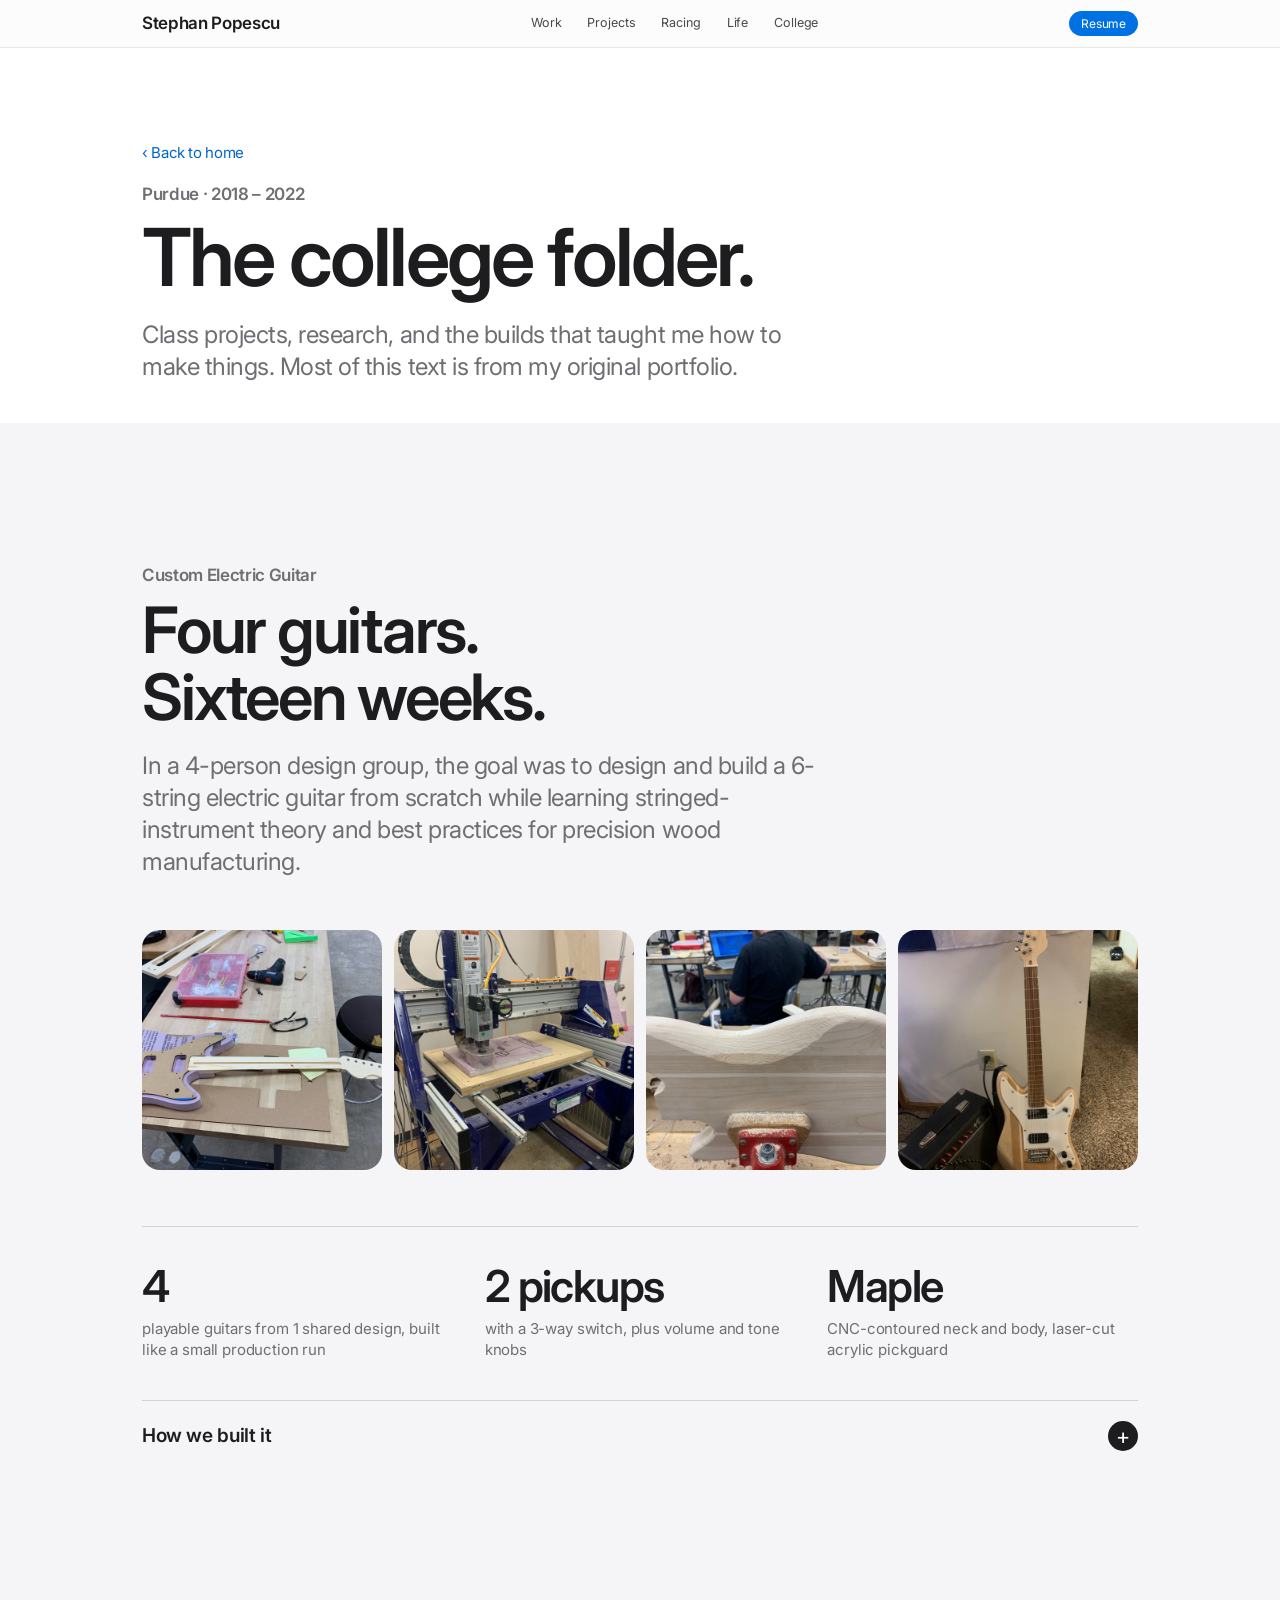
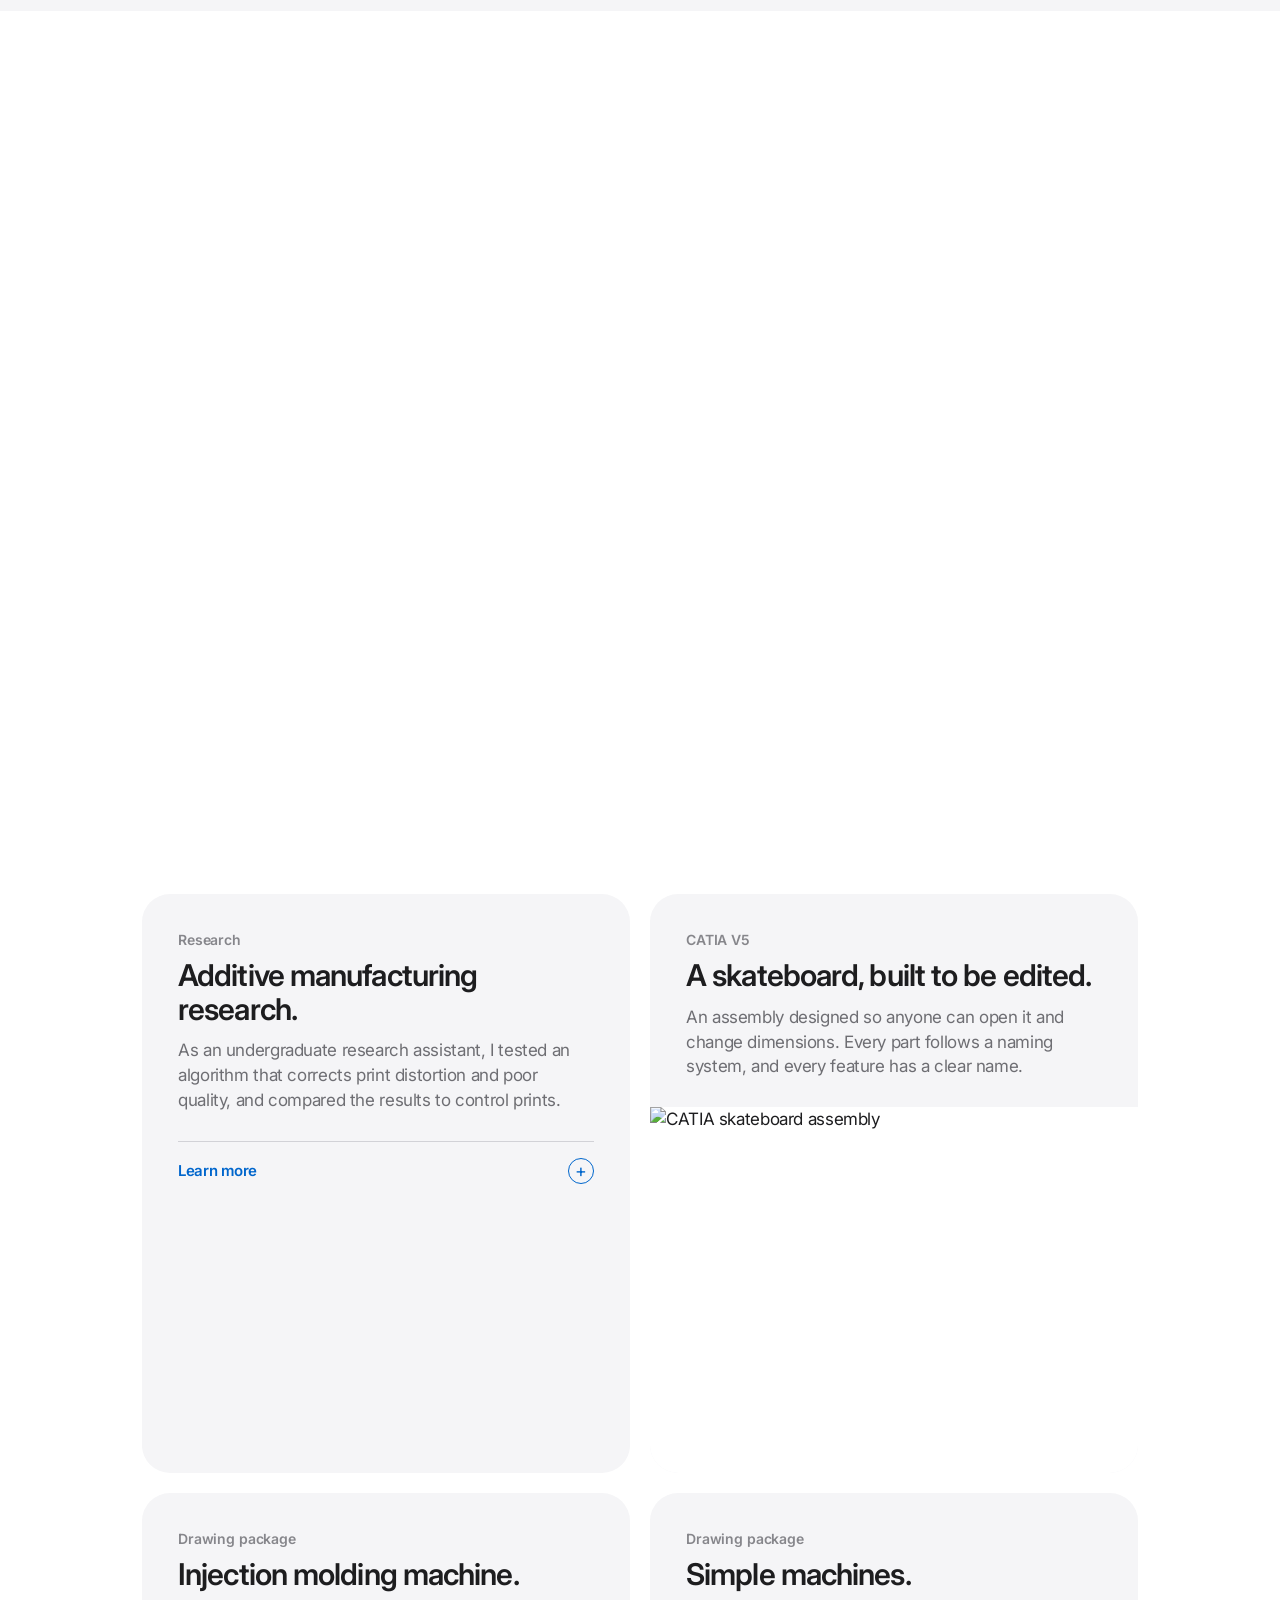
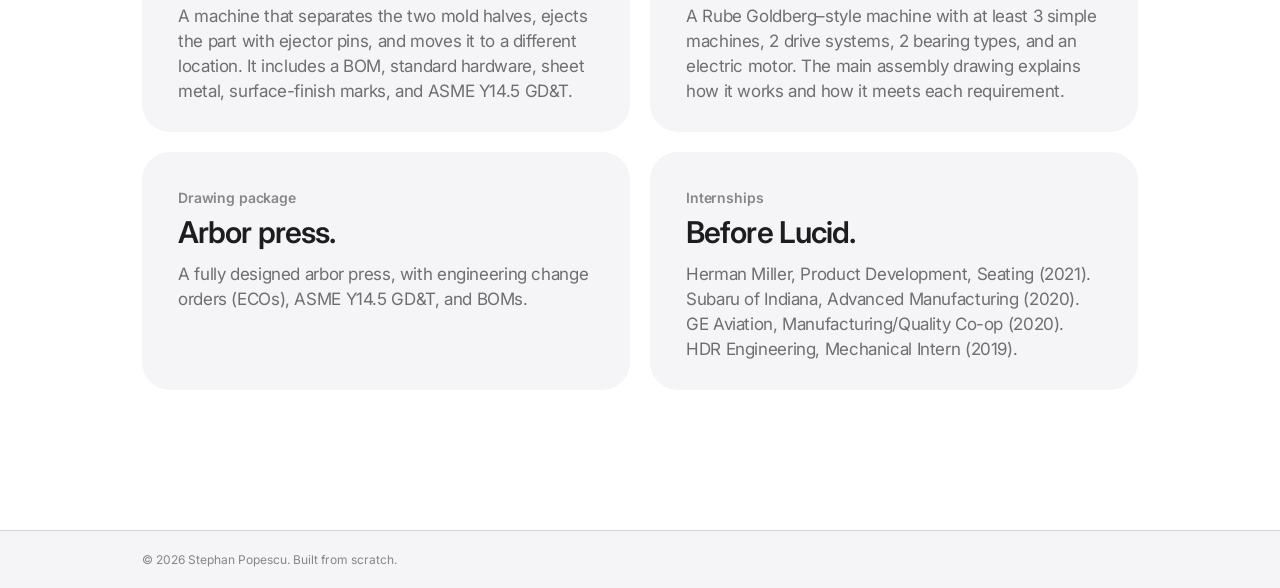
==== college.html @ ea67e20c "Portfolio v1: Apple-style one-pager + college folder Co-Authored-By: Claude Opus 5.5 <noreply@anthro" ====
<!doctype html>
<html lang="en">
<head>
<meta charset="utf-8">
<meta name="viewport" content="width=device-width, initial-scale=1">
<title>College Folder · Stephan Popescu</title>
<meta name="description" content="Purdue-era projects by Stephan Popescu: custom guitar, hammer, drawing packages, CATIA, and additive manufacturing research.">
<link rel="preconnect" href="https://fonts.googleapis.com">
<link rel="preconnect" href="https://fonts.gstatic.com" crossorigin>
<link href="https://fonts.googleapis.com/css2?family=Inter:wght@400;500;600;700&display=swap" rel="stylesheet">
<link rel="stylesheet" href="style.css">
</head>
<body>

<header class="gnav">
  <div class="gnav-in">
    <a class="gnav-name" href="index.html">Stephan Popescu</a>
    <nav>
      <a href="index.html#work">Work</a>
      <a href="index.html#built">Projects</a>
      <a href="index.html#per">Racing</a>
      <a href="index.html#life">Life</a>
      <a href="college.html">College</a>
    </nav>
    <a class="pill small" href="resume.pdf">Resume</a>
  </div>
</header>

<section class="page-head">
  <div class="wrap">
    <a class="back" href="index.html">‹ Back to home</a>
    <p class="eyebrow">Purdue · 2018 – 2022</p>
    <h1 class="headline">The college folder.</h1>
    <p class="sub">Class projects, research, and the builds that taught me how to make things. Most of this text is from my original portfolio.</p>
  </div>
</section>

<!-- GUITAR -->
<section class="band gray">
  <div class="wrap">
    <p class="eyebrow">Custom Electric Guitar</p>
    <h2 class="headline">Four guitars.<br>Sixteen weeks.</h2>
    <p class="sub">In a 4-person design group, the goal was to design and build a 6-string electric guitar from scratch while learning stringed-instrument theory and best practices for precision wood manufacturing.</p>
    <div class="quad" style="margin-top:52px">
      <img src="media/projects/guitar-templates.jpg" alt="Templates and neck blank" loading="lazy">
      <img src="media/projects/guitar-cnc.jpg" alt="CNC router cutting the body" loading="lazy">
      <img src="media/projects/guitar-body.jpg" alt="Maple body blank" loading="lazy">
      <img src="media/projects/guitar-done.jpg" alt="Finished guitar" loading="lazy">
    </div>
    <div class="specs">
      <div><b>4</b><span>playable guitars from 1 shared design, built like a small production run</span></div>
      <div><b>2 pickups</b><span>with a 3-way switch, plus volume and tone knobs</span></div>
      <div><b>Maple</b><span>CNC-contoured neck and body, laser-cut acrylic pickguard</span></div>
    </div>
    <details class="dive">
      <summary>How we built it</summary>
      <div class="dive-body">
        <p>Deliverables were a Gantt chart, a per-guitar budget, and 4 playable guitars that shared 1 design, so we got real experience with a mass-manufacturing process. My role was to design and make the neck for each guitar, and I also helped design and make the body.</p>
        <p><b>Prototypes.</b> We cut the first parts from foam-board body blanks and pine neck blanks. In V-Carve, I programmed 2D and 3D toolpaths with surface finish in mind. Getting the toolpaths right was the slowest part, because every production part had to be identical. We laser-cut a cardboard pickguard to check fit and style.</p>
        <p><b>Bodies.</b> The CNC cut the pockets. A hand rasp shaped the body and arm cutouts, an edge router made the edge radius, and then we did many rounds of sanding and clear coat.</p>
        <p><b>Necks.</b> These were harder, because the stock had to be machined from both sides. I added 2 alignment pins so we could find zero again after flipping it. The CNC cut the back profile, truss-rod slot, headstock, and tuner holes. With a ½ in ball end mill, the cycle times were very long, so I made the stepover bigger and smoothed the neck by hand. Then we put in the frets and trimmed them.</p>
        <p><b>Finish.</b> We laser-cut the acrylic pickguards, wired the pickups to the switch and knobs, and then installed hardware, tuned, intonated, and played. Mind the high E string. I snapped it while intonating.</p>
        <p class="muted">Stock: 4 × 30 × 0.75 in maple (neck), 15 × 20 × 1.5 in maple (body). Machines: planer, CNC gantry router, fillet router, laser cutter.</p>
      </div>
    </details>
  </div>
</section>

<section class="band">
  <div class="wrap">
    <div class="archive">

      <article class="tile span2">
        <div class="tile-text">
          <p class="tile-eyebrow">Manufacturing Systems</p>
          <h3>Metal hammer.</h3>
          <p>A 6061 aluminum handle turned on the manual and CNC lathe, and a 1018 hot-rolled steel head made on CNC and manual mills. I wrote the G-code to engrave our initials on the 5-axis Hurco.</p>
        </div>
        <div class="tile-media"><img src="media/college/hammer.jpg" alt="Steel hammer head engraved SNP" loading="lazy"></div>
        <details class="dive in-tile">
          <summary>Learn more</summary>
          <div class="dive-body">
            <p><b>Handle:</b> 6061 aluminum, 1 in round stock. Horizontal bandsaw, manual lathe, CNC lathe.</p>
            <p><b>Head:</b> 1018 hot-rolled steel. Horizontal grinder, 5-axis CNC mill, manual mill.</p>
            <p><b>Engraving:</b> The program used machine commands (M3, M5, M8, M10) and G-code for circular interpolation, absolute and incremental positioning, and linear moves in XYZ (G90, G91, G01, G02, G03).</p>
            <div class="pair">
              <img src="media/college/hammer-2.jpg" alt="Finished hammer" loading="lazy">
              <img src="media/college/gcode.jpg" alt="G-code program" loading="lazy">
            </div>
          </div>
        </details>
      </article>

      <article class="tile">
        <div class="tile-text">
          <p class="tile-eyebrow">Research</p>
          <h3>Additive manufacturing research.</h3>
          <p>As an undergraduate research assistant, I tested an algorithm that corrects print distortion and poor quality, and compared the results to control prints.</p>
        </div>
        <details class="dive in-tile">
          <summary>Learn more</summary>
          <div class="dive-body">
            <p>I designed simple and complex test geometry and built a library of parts for distortion and surface-finish tests. For each part I made a detailed drawing with its critical dimensions, then measured the prints with a digital caliper and a 3D surface profiler. I used a SolidWorks design table driven from Excel to control revisions, so I changed dimensions in one sheet and not by hand.</p>
          </div>
        </details>
      </article>

      <article class="tile">
        <div class="tile-text">
          <p class="tile-eyebrow">CATIA V5</p>
          <h3>A skateboard, built to be edited.</h3>
          <p>An assembly designed so anyone can open it and change dimensions. Every part follows a naming system, and every feature has a clear name.</p>
        </div>
        <div class="tile-media white"><img src="https://static.wixstatic.com/media/add084_a4ce6eeb0e374b2d8d20b08df1cde268f000.jpg" alt="CATIA skateboard assembly" loading="lazy"></div>
      </article>

      <article class="tile">
        <div class="tile-text">
          <p class="tile-eyebrow">Drawing package</p>
          <h3>Injection molding machine.</h3>
          <p>A machine that separates the two mold halves, ejects the part with ejector pins, and moves it to a different location. It includes a BOM, standard hardware, sheet metal, surface-finish marks, and ASME Y14.5 GD&amp;T.</p>
        </div>
      </article>

      <article class="tile">
        <div class="tile-text">
          <p class="tile-eyebrow">Drawing package</p>
          <h3>Simple machines.</h3>
          <p>A Rube Goldberg–style machine with at least 3 simple machines, 2 drive systems, 2 bearing types, and an electric motor. The main assembly drawing explains how it works and how it meets each requirement.</p>
        </div>
      </article>

      <article class="tile">
        <div class="tile-text">
          <p class="tile-eyebrow">Drawing package</p>
          <h3>Arbor press.</h3>
          <p>A fully designed arbor press, with engineering change orders (ECOs), ASME Y14.5 GD&amp;T, and BOMs.</p>
        </div>
      </article>

      <article class="tile">
        <div class="tile-text">
          <p class="tile-eyebrow">Internships</p>
          <h3>Before Lucid.</h3>
          <p>Herman Miller, Product Development, Seating (2021). Subaru of Indiana, Advanced Manufacturing (2020). GE Aviation, Manufacturing/Quality Co-op (2020). HDR Engineering, Mechanical Intern (2019).</p>
        </div>
      </article>

    </div>
  </div>
</section>

<footer class="foot">
  <div class="wrap">© 2026 Stephan Popescu. Built from scratch.</div>
</footer>

<script src="main.js"></script>
</body>
</html>
---- style.css ----
:root {
  --white: #ffffff;
  --gray: #f5f5f7;
  --ink: #1d1d1f;
  --ink-2: #6e6e73;
  --ink-3: #86868b;
  --line: #d2d2d7;
  --link: #0066cc;
  --black: #000000;
  --tile-dark: #161617;
  --on-dark: #f5f5f7;
  --on-dark-2: #a1a1a6;
  --link-dark: #2997ff;
  --r-lg: 28px;
  --r-md: 18px;
  --max: 1040px;
  --font: -apple-system, BlinkMacSystemFont, "SF Pro Display", "SF Pro Text", "Inter", "Helvetica Neue", Arial, sans-serif;
}

* { box-sizing: border-box; margin: 0; padding: 0; }
html { scroll-behavior: smooth; scroll-padding-top: 52px; }
body {
  background: var(--white);
  color: var(--ink);
  font-family: var(--font);
  font-size: 17px;
  line-height: 1.47;
  letter-spacing: -.022em;
  -webkit-font-smoothing: antialiased;
  overflow-x: hidden;
}
img, video { display: block; width: 100%; height: 100%; object-fit: cover; }
a { color: var(--link); text-decoration: none; }
a:hover { text-decoration: underline; }
.wrap { max-width: var(--max); margin: 0 auto; padding: 0 22px; }
.wrap.narrow { max-width: 760px; }
.center { text-align: center; }
.muted { color: var(--ink-3); font-size: 14px; }

/* NAV — frosted, like apple.com */
.gnav {
  position: fixed; inset: 0 0 auto 0; z-index: 100; height: 48px;
  background: rgba(251, 251, 253, .72);
  backdrop-filter: saturate(180%) blur(20px);
  -webkit-backdrop-filter: saturate(180%) blur(20px);
  border-bottom: 1px solid rgba(0,0,0,.08);
}
.gnav-in { max-width: var(--max); margin: 0 auto; height: 100%; padding: 0 22px; display: flex; align-items: center; justify-content: space-between; gap: 16px; }
.gnav-name { color: var(--ink); font-weight: 600; font-size: 17px; letter-spacing: -.02em; white-space: nowrap; }
.gnav-name:hover { text-decoration: none; }
.gnav nav { display: flex; gap: 26px; }
.gnav nav a { color: var(--ink); font-size: 12.5px; opacity: .8; letter-spacing: -.01em; }
.gnav nav a:hover { opacity: 1; text-decoration: none; }
@media (max-width: 640px) { .gnav nav { display: none; } }

.pill {
  display: inline-block; background: #0071e3; color: #fff; border-radius: 980px;
  padding: 11px 22px; font-size: 17px; font-weight: 400; letter-spacing: -.02em;
}
.pill:hover { background: #0077ed; text-decoration: none; }
.pill.small { padding: 4px 12px; font-size: 12px; }

/* HERO */
.hero { position: relative; height: 100svh; min-height: 580px; overflow: hidden; background: #000; color: #fff; }
.hero-video { position: absolute; inset: 0; }
.hero-shade { position: absolute; inset: 0; background: linear-gradient(180deg, rgba(0,0,0,0) 45%, rgba(0,0,0,.65) 100%); }
.hero-copy { position: absolute; left: 0; right: 0; bottom: 12vh; text-align: center; padding: 0 22px; }
.hero h1 { font-size: clamp(48px, 8vw, 96px); font-weight: 600; letter-spacing: -.045em; line-height: 1.02; }
.hero-copy p { font-size: clamp(19px, 2.2vw, 26px); margin-top: 14px; color: rgba(255,255,255,.88); letter-spacing: -.02em; line-height: 1.3; }
.hero-cap { position: absolute; bottom: 18px; left: 0; right: 0; text-align: center; font-size: 12px; color: rgba(255,255,255,.55); letter-spacing: 0; }
@media (max-width: 640px) { .br-wide { display: none; } }

/* BANDS */
.band { padding: clamp(80px, 11vw, 140px) 0; }
.band.gray { background: var(--gray); }
.band.black { background: var(--black); color: var(--on-dark); }
.eyebrow { font-size: 17px; font-weight: 600; color: var(--ink-2); margin-bottom: 8px; letter-spacing: -.02em; }
.band.black .eyebrow { color: var(--on-dark-2); }
.headline { font-size: clamp(40px, 6vw, 64px); line-height: 1.05; font-weight: 600; letter-spacing: -.035em; }
.sub { font-size: clamp(19px, 2vw, 24px); line-height: 1.33; color: var(--ink-2); margin-top: 20px; max-width: 680px; letter-spacing: -.02em; }
.band.black .sub { color: var(--on-dark-2); }

/* ABOUT */
.about { padding-top: clamp(80px, 10vw, 120px); }
.statement { font-size: clamp(26px, 3.4vw, 40px); line-height: 1.18; font-weight: 600; letter-spacing: -.03em; }
.about .body { font-size: 19px; color: var(--ink-2); margin-top: 24px; }
.facts { list-style: none; margin-top: 44px; border-top: 1px solid var(--line); }
.facts li { display: grid; grid-template-columns: 110px 1fr; gap: 16px; padding: 14px 0; border-bottom: 1px solid var(--line); font-size: 15px; }
.facts span { color: var(--ink-3); }

/* BIG IMAGE */
.hero-img { margin-top: 52px; }
.hero-img img { border-radius: var(--r-lg); aspect-ratio: 16/9; background: var(--gray); }
.hero-img.paper img { object-fit: contain; background: #fff; border: 1px solid var(--line); padding: 4%; }
.band.gray .hero-img.paper img { border-color: #e5e5ea; }
.hero-img figcaption { font-size: 12px; color: var(--ink-3); margin-top: 12px; letter-spacing: 0; }
.hero-img figcaption a { color: inherit; text-decoration: underline; }

/* SPECS — Apple tech-spec style numbers */
.specs { display: grid; grid-template-columns: repeat(3, 1fr); gap: 32px; margin-top: 56px; padding-top: 36px; border-top: 1px solid var(--line); }
.specs b { display: block; font-size: clamp(30px, 3.6vw, 44px); font-weight: 600; letter-spacing: -.035em; line-height: 1.08; }
.specs span { display: block; font-size: 15px; color: var(--ink-2); margin-top: 8px; line-height: 1.4; letter-spacing: -.01em; }
.specs.on-dark { border-color: #333336; }
.specs.on-dark span { color: var(--on-dark-2); }
@media (max-width: 680px) { .specs { grid-template-columns: 1fr; gap: 24px; } }

/* DEEP DIVE — expandable */
.dive { margin-top: 40px; border-top: 1px solid var(--line); }
.dive summary {
  list-style: none; cursor: pointer; display: flex; align-items: center; justify-content: space-between; gap: 16px;
  padding: 20px 0; font-size: 19px; font-weight: 600; letter-spacing: -.02em; color: var(--ink);
}
.dive summary::-webkit-details-marker { display: none; }
.dive summary::after {
  content: "+"; flex: none; width: 30px; height: 30px; border-radius: 50%;
  display: grid; place-items: center; font-weight: 400; font-size: 22px; line-height: 1;
  background: var(--ink); color: #fff; transition: transform .3s ease;
}
.dive[open] summary::after { transform: rotate(45deg); }
.dive-body { padding: 4px 0 28px; max-width: 760px; color: var(--ink-2); font-size: 17px; }
.dive-body p + p, .dive-body p + ul, .dive-body ul + p, .dive-body h4 + ul, .dive-body ul + h4 { margin-top: 14px; }
.dive-body h4 { color: var(--ink); font-size: 17px; font-weight: 600; margin-top: 22px; }
.dive-body h4:first-child { margin-top: 0; }
.dive-body b { color: var(--ink); font-weight: 600; }
.dive-body ul, .dive-body ol { padding-left: 20px; display: grid; gap: 10px; }
.dive-body .muted { margin-top: 18px; }
.dive.on-dark { border-color: #333336; margin-top: 20px; }
.dive.on-dark summary { color: var(--on-dark); }
.dive.on-dark summary::after { background: var(--on-dark); color: #000; }
.dive.on-dark .dive-body { color: var(--on-dark-2); }
.dive.on-dark .dive-body b { color: var(--on-dark); }

/* BENTO TILES */
.bento { display: grid; grid-template-columns: repeat(2, 1fr); gap: 20px; margin-top: 56px; align-items: start; }
.band.black .bento { grid-template-columns: repeat(3, 1fr); }
.tile { background: var(--white); border-radius: var(--r-lg); overflow: hidden; display: flex; flex-direction: column; }
.band.gray .tile { background: var(--white); }
.tile.dark { background: var(--tile-dark); color: var(--on-dark); }
.tile.span2 { grid-column: 1 / -1; display: grid; grid-template-columns: 1fr 1.25fr; }
.tile.span2 .dive { grid-column: 1 / -1; }
.tile-text { padding: 36px 36px 28px; }
.tile-eyebrow { font-size: 14px; font-weight: 600; color: var(--ink-3); letter-spacing: -.01em; }
.tile.dark .tile-eyebrow { color: var(--on-dark-2); }
.tile h3 { font-size: clamp(24px, 2.4vw, 30px); font-weight: 600; letter-spacing: -.03em; line-height: 1.12; margin: 8px 0 12px; }
.tile-text p:not(.tile-eyebrow) { color: var(--ink-2); font-size: 17px; }
.tile.dark .tile-text p:not(.tile-eyebrow) { color: var(--on-dark-2); }
.tile-media { aspect-ratio: 4/3; overflow: hidden; margin-top: auto; }
.tile.span2 .tile-media { aspect-ratio: auto; min-height: 320px; margin-top: 0; }
.tile-media.white { background: #fff; }
.tile-media.white img { object-fit: contain; }
.tile-media.duo { display: grid; grid-template-columns: 1fr 1fr; background: #fff; }
.tile-media.duo img { object-fit: contain; padding: 8px; }
.tile-media.phone { background: linear-gradient(160deg, #f2f2f4, #e3e3e8); display: grid; place-items: center; }
.phone-mock { width: 52%; aspect-ratio: 9/18; max-height: 88%; background: #fff; border-radius: 30px; border: 6px solid #1d1d1f; padding: 22px 12px; display: flex; flex-direction: column; gap: 8px; box-shadow: 0 20px 40px rgba(0,0,0,.12); }
.phone-mock p { font-weight: 700; font-size: 18px; letter-spacing: -.03em; margin: 0 4px 6px; color: var(--ink); }
.pm-row { display: flex; justify-content: space-between; align-items: baseline; padding: 10px 12px; background: var(--gray); border-radius: 12px; font-size: 11.5px; color: var(--ink-2); letter-spacing: -.01em; }
.pm-row b { color: var(--ink); font-weight: 600; }
.dive.in-tile { margin: 0 36px; border-color: var(--line); }
.tile.dark .dive.in-tile { border-color: #333336; }
.dive.in-tile summary { font-size: 15px; padding: 16px 0; color: var(--link); }
.dive.in-tile summary::after { width: 24px; height: 24px; font-size: 18px; background: transparent; color: var(--link); border: 1.5px solid var(--link); }
.tile.dark .dive.in-tile summary { color: var(--link-dark); }
.tile.dark .dive.in-tile summary::after { color: var(--link-dark); border-color: var(--link-dark); }
.dive.in-tile .dive-body { font-size: 15px; }
.tile.dark .dive-body { color: var(--on-dark-2); }
.tile.dark .dive-body b { color: var(--on-dark); }
.steps { counter-reset: s; }
.mini-specs { display: grid; grid-template-columns: 1fr 1fr; gap: 16px; margin-top: 20px; }
.mini-specs div { background: var(--gray); border-radius: 14px; padding: 14px 16px; }
.mini-specs b { display: block; }
.mini-specs span { font-size: 13px; }
.pair { display: grid; grid-template-columns: 1fr 1fr; gap: 8px; margin-top: 16px; }
.pair img { border-radius: 12px; aspect-ratio: 4/3; background: #fff; object-fit: contain; }
@media (max-width: 900px) {
  .band.black .bento { grid-template-columns: 1fr; }
  .tile.span2 { grid-template-columns: 1fr; }
}
@media (max-width: 700px) {
  .bento { grid-template-columns: 1fr; }
  .tile-text { padding: 28px 24px 20px; }
  .dive.in-tile { margin: 0 24px; }
  .mini-specs { grid-template-columns: 1fr; }
}

/* WIDE MEDIA + MOSAIC */
.wide-media { margin-top: 52px; border-radius: var(--r-lg); overflow: hidden; aspect-ratio: 16/9; background: #111; }
.mosaic { display: grid; grid-template-columns: repeat(4, 1fr); grid-auto-rows: 210px; gap: 12px; margin-top: 40px; }
.mosaic > * { border-radius: var(--r-md); }
.mosaic .tall { grid-row: span 2; }
.mosaic .wide { grid-column: span 2; }
@media (max-width: 760px) { .mosaic { grid-template-columns: 1fr 1fr; grid-auto-rows: 150px; } }

.trio { display: grid; grid-template-columns: 2fr 1fr 1fr; gap: 12px; margin-top: 52px; }
.trio img { border-radius: var(--r-md); aspect-ratio: 3/4; }
.trio img:first-child { aspect-ratio: auto; }
.trio + .muted { margin-top: 20px; }
@media (max-width: 700px) { .trio { grid-template-columns: 1fr 1fr; } .trio img:first-child { grid-column: 1 / -1; aspect-ratio: 4/3; } }

.reel { display: grid; grid-template-columns: repeat(3, 1fr); gap: 12px; margin-top: 52px; }
.reel figure { position: relative; border-radius: var(--r-md); overflow: hidden; aspect-ratio: 4/3; background: #ddd; cursor: pointer; }
.reel figcaption { position: absolute; left: 16px; bottom: 14px; color: #fff; font-size: 14px; font-weight: 600; text-shadow: 0 1px 8px rgba(0,0,0,.5); }
@media (max-width: 760px) { .reel { grid-template-columns: 1fr 1fr; } }
.quad { display: grid; grid-template-columns: repeat(4, 1fr); gap: 12px; margin-top: 12px; }
.quad img { border-radius: var(--r-md); aspect-ratio: 1; }
@media (max-width: 700px) { .quad { grid-template-columns: 1fr 1fr; } }

/* COLLEGE LINK CARD */
.college-link { display: grid; grid-template-columns: 1.3fr 1fr; align-items: center; gap: 32px; background: var(--gray); border-radius: var(--r-lg); overflow: hidden; color: var(--ink); }
.college-link:hover { text-decoration: none; }
.college-link > div { padding: 44px; }
.college-link h3 { font-size: clamp(26px, 3vw, 36px); line-height: 1.1; letter-spacing: -.03em; font-weight: 600; }
.college-link p:last-child { color: var(--ink-2); margin-top: 12px; }
.college-link img { aspect-ratio: 1; }
.arrow { color: var(--link); }
.college-link:hover .arrow { text-decoration: underline; }
@media (max-width: 700px) { .college-link { grid-template-columns: 1fr; } .college-link > div { padding: 28px 24px 0; } }

/* CONTACT */
.contact .sub { margin-left: auto; margin-right: auto; }
.ctas { display: flex; justify-content: center; align-items: center; gap: 28px; margin-top: 36px; flex-wrap: wrap; }
.link { font-size: 19px; }

.foot { background: var(--gray); border-top: 1px solid var(--line); padding: 20px 0; font-size: 12px; color: var(--ink-3); letter-spacing: 0; }

/* reveal */
.reveal { opacity: 0; transform: translateY(24px); transition: opacity .9s cubic-bezier(.2,.7,.2,1), transform .9s cubic-bezier(.2,.7,.2,1); }
.reveal.in { opacity: 1; transform: none; }
@media (prefers-reduced-motion: reduce) {
  .reveal { opacity: 1; transform: none; transition: none; }
  html { scroll-behavior: auto; }
}

/* COLLEGE PAGE */
.page-head { padding: 140px 0 40px; }
.page-head .headline { font-size: clamp(44px, 7vw, 80px); }
.archive { display: grid; grid-template-columns: repeat(2, 1fr); gap: 20px; }
.archive .tile { background: var(--gray); }
.archive .tile.span2 { grid-template-columns: 1fr 1fr; }
@media (max-width: 760px) { .archive { grid-template-columns: 1fr; } .archive .tile.span2 { grid-template-columns: 1fr; } }
.back { display: inline-block; margin-bottom: 18px; font-size: 15px; }
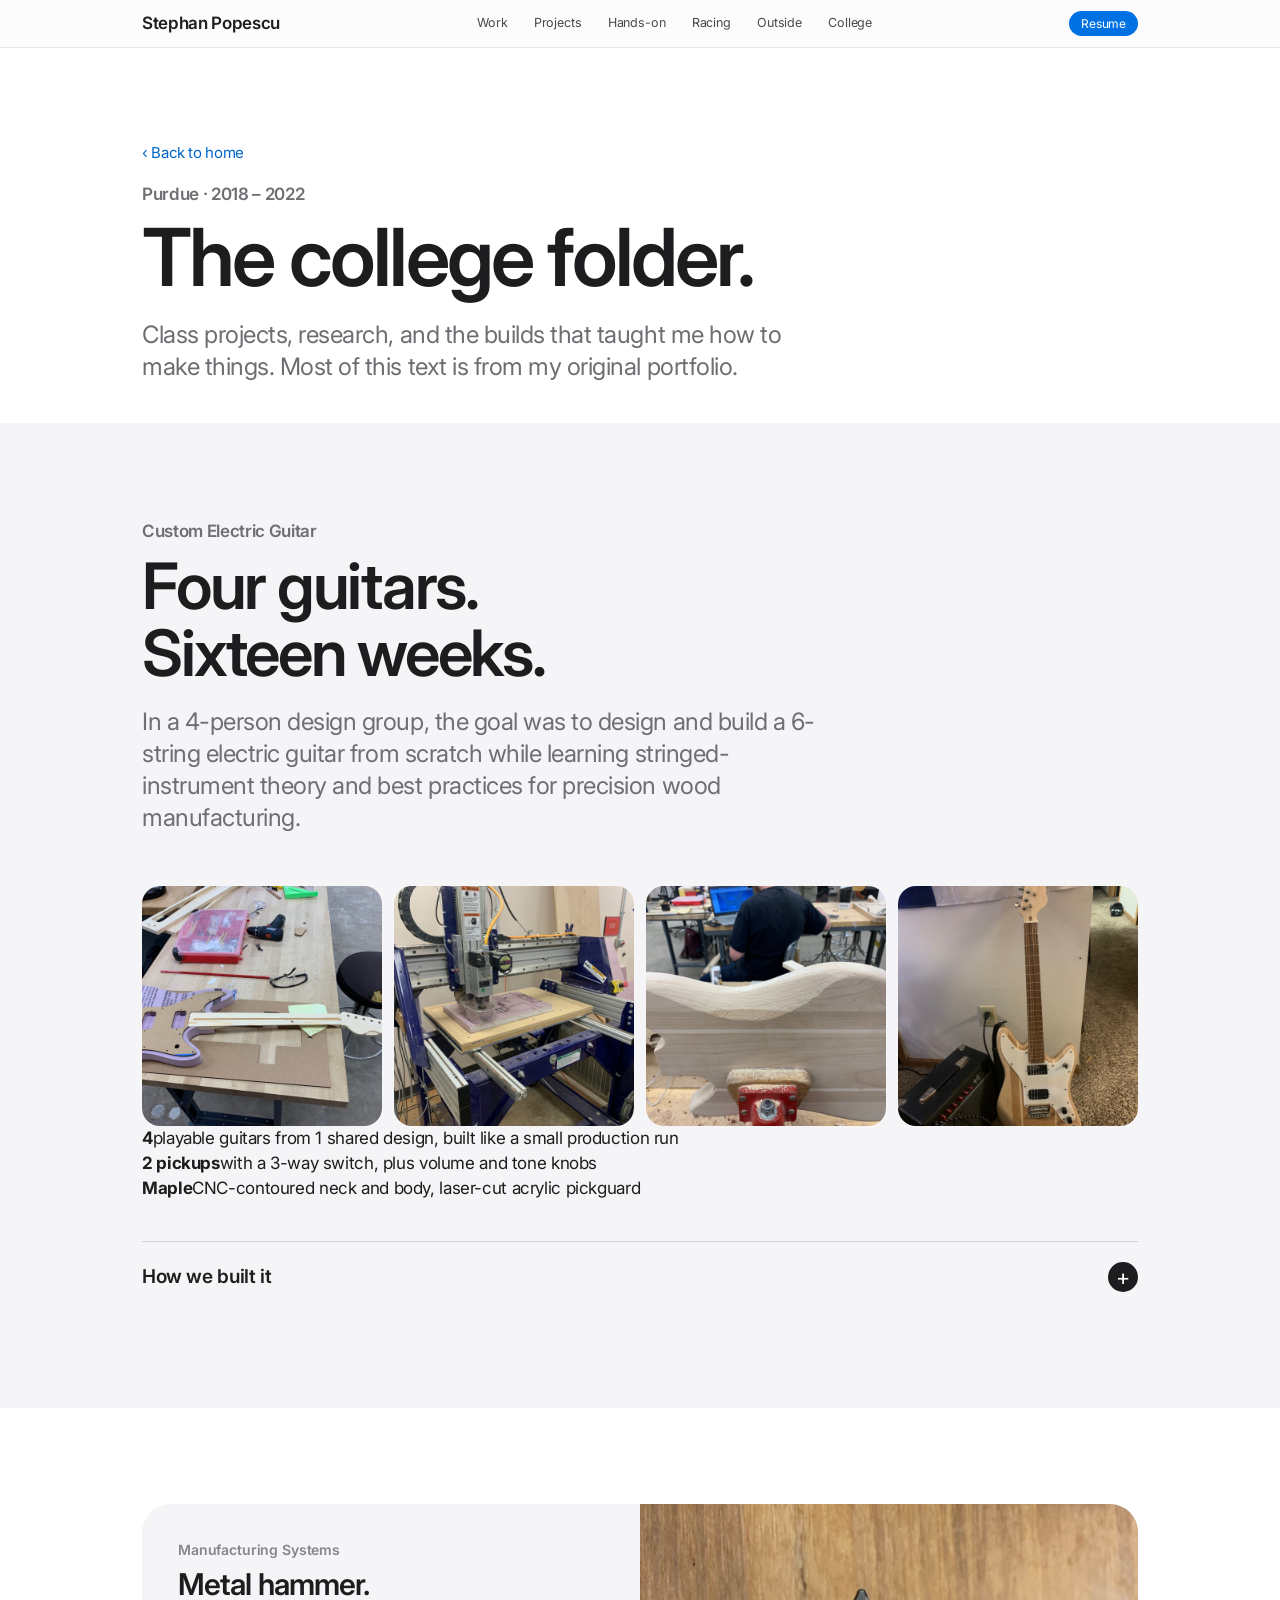
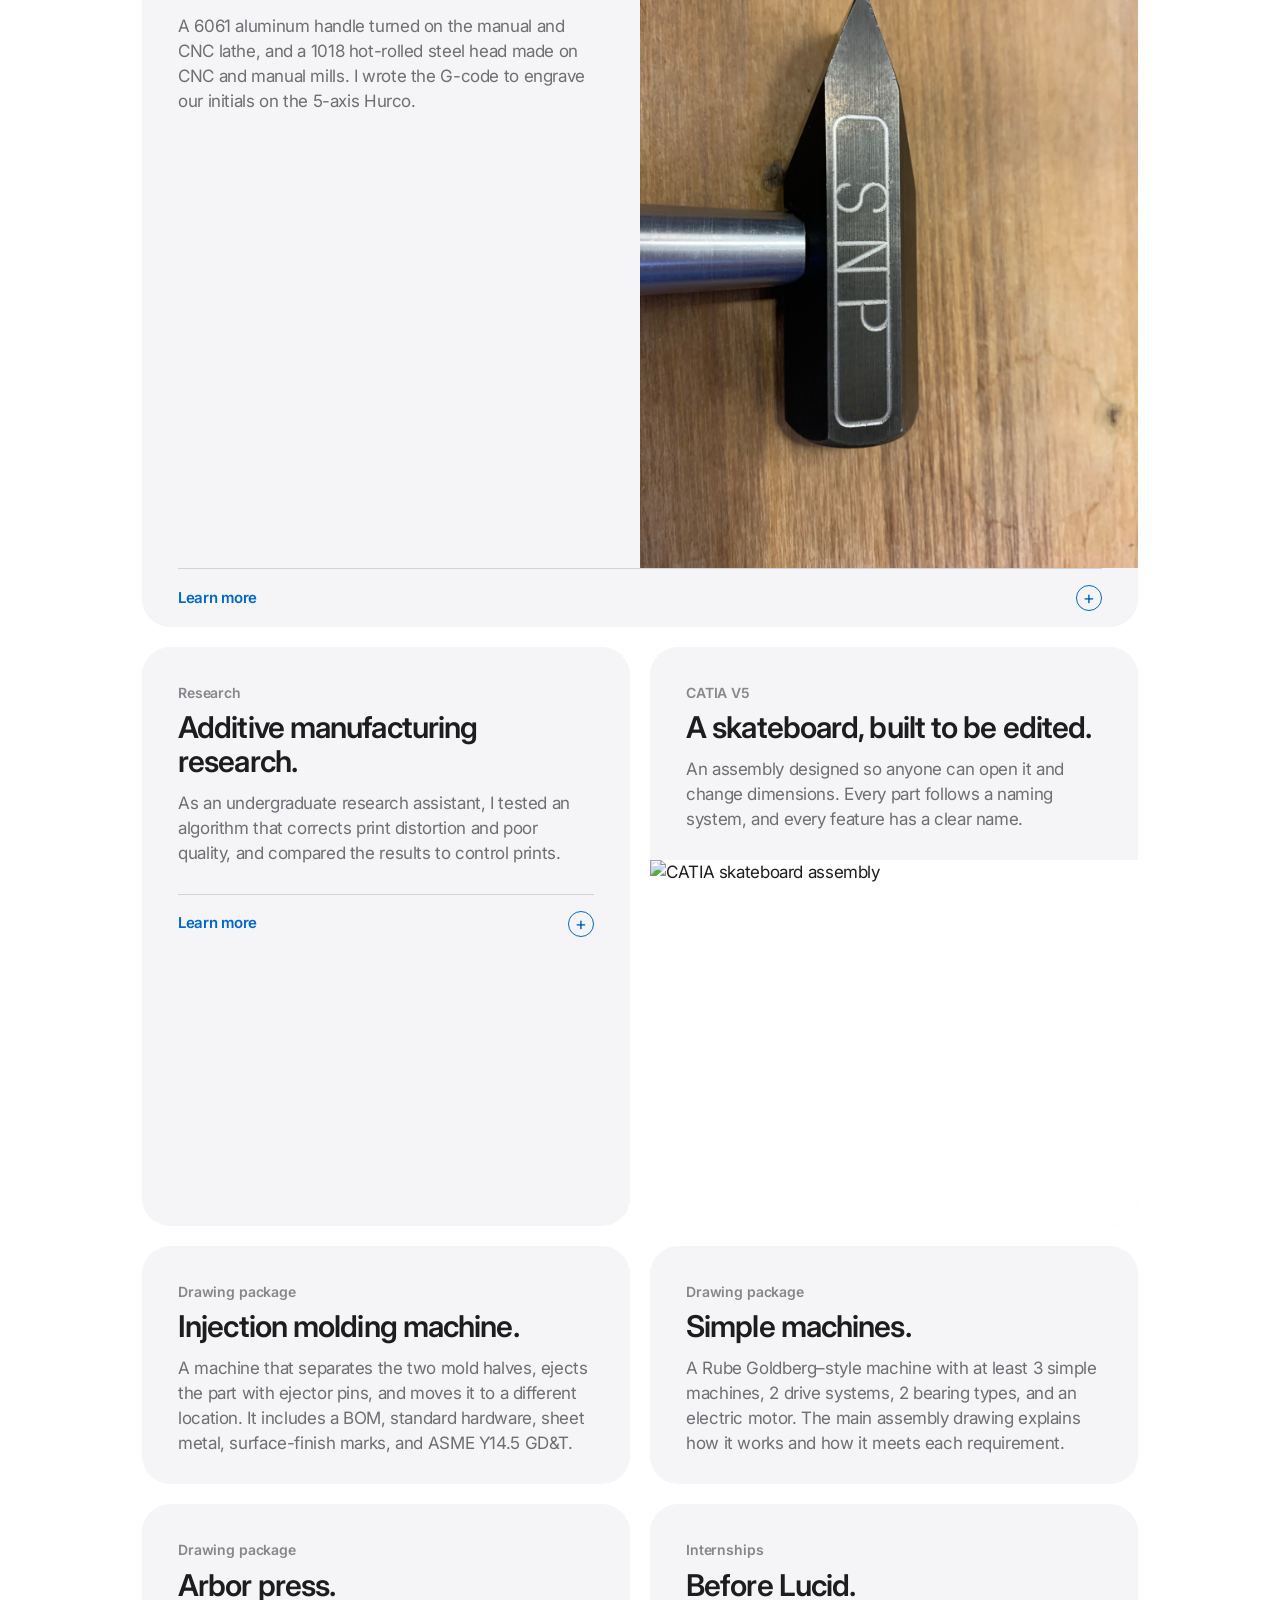
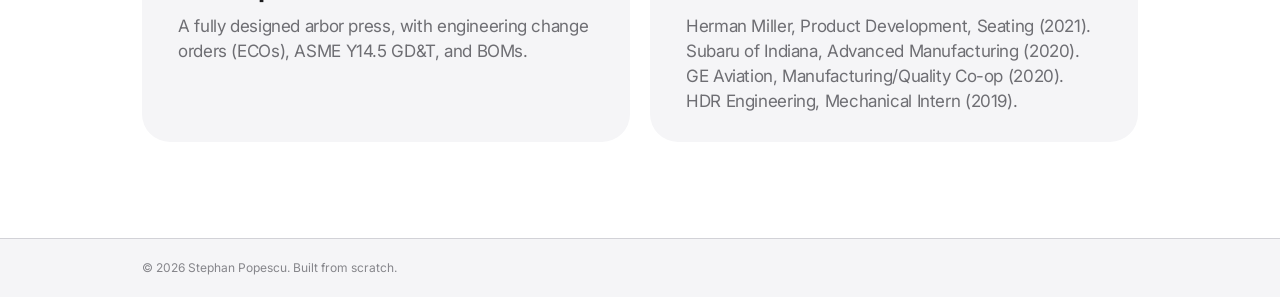
==== commit 7f86ad5b: "Portfolio v5 Co-Authored-By: Claude Opus 5.5 <noreply@anthropic.com>" ====
--- a/college.html
+++ b/college.html
@@ -17,9 +17,10 @@
     <a class="gnav-name" href="index.html">Stephan Popescu</a>
     <nav>
       <a href="index.html#work">Work</a>
-      <a href="index.html#built">Projects</a>
+      <a href="index.html#tools">Projects</a>
+      <a href="index.html#hands">Hands-on</a>
       <a href="index.html#per">Racing</a>
-      <a href="index.html#life">Life</a>
+      <a href="index.html#outside">Outside</a>
       <a href="college.html">College</a>
     </nav>
     <a class="pill small" href="resume.pdf">Resume</a>
--- a/style.css
+++ b/style.css
@@ -60,18 +60,8 @@
 .pill:hover { background: #0077ed; text-decoration: none; }
 .pill.small { padding: 4px 12px; font-size: 12px; }
 
-/* HERO */
-.hero { position: relative; height: 100svh; min-height: 580px; overflow: hidden; background: #000; color: #fff; }
-.hero-video { position: absolute; inset: 0; }
-.hero-shade { position: absolute; inset: 0; background: linear-gradient(180deg, rgba(0,0,0,0) 45%, rgba(0,0,0,.65) 100%); }
-.hero-copy { position: absolute; left: 0; right: 0; bottom: 12vh; text-align: center; padding: 0 22px; }
-.hero h1 { font-size: clamp(48px, 8vw, 96px); font-weight: 600; letter-spacing: -.045em; line-height: 1.02; }
-.hero-copy p { font-size: clamp(19px, 2.2vw, 26px); margin-top: 14px; color: rgba(255,255,255,.88); letter-spacing: -.02em; line-height: 1.3; }
-.hero-cap { position: absolute; bottom: 18px; left: 0; right: 0; text-align: center; font-size: 12px; color: rgba(255,255,255,.55); letter-spacing: 0; }
-@media (max-width: 640px) { .br-wide { display: none; } }
-
 /* BANDS */
-.band { padding: clamp(80px, 11vw, 140px) 0; }
+.band { padding: clamp(60px, 7.5vw, 100px) 0; }
 .band.gray { background: var(--gray); }
 .band.black { background: var(--black); color: var(--on-dark); }
 .eyebrow { font-size: 17px; font-weight: 600; color: var(--ink-2); margin-bottom: 8px; letter-spacing: -.02em; }
@@ -95,14 +85,6 @@
 .band.gray .hero-img.paper img { border-color: #e5e5ea; }
 .hero-img figcaption { font-size: 12px; color: var(--ink-3); margin-top: 12px; letter-spacing: 0; }
 .hero-img figcaption a { color: inherit; text-decoration: underline; }
-
-/* SPECS — Apple tech-spec style numbers */
-.specs { display: grid; grid-template-columns: repeat(3, 1fr); gap: 32px; margin-top: 56px; padding-top: 36px; border-top: 1px solid var(--line); }
-.specs b { display: block; font-size: clamp(30px, 3.6vw, 44px); font-weight: 600; letter-spacing: -.035em; line-height: 1.08; }
-.specs span { display: block; font-size: 15px; color: var(--ink-2); margin-top: 8px; line-height: 1.4; letter-spacing: -.01em; }
-.specs.on-dark { border-color: #333336; }
-.specs.on-dark span { color: var(--on-dark-2); }
-@media (max-width: 680px) { .specs { grid-template-columns: 1fr; gap: 24px; } }
 
 /* DEEP DIVE — expandable */
 .dive { margin-top: 40px; border-top: 1px solid var(--line); }
@@ -150,11 +132,6 @@
 .tile-media.white img { object-fit: contain; }
 .tile-media.duo { display: grid; grid-template-columns: 1fr 1fr; background: #fff; }
 .tile-media.duo img { object-fit: contain; padding: 8px; }
-.tile-media.phone { background: linear-gradient(160deg, #f2f2f4, #e3e3e8); display: grid; place-items: center; }
-.phone-mock { width: 52%; aspect-ratio: 9/18; max-height: 88%; background: #fff; border-radius: 30px; border: 6px solid #1d1d1f; padding: 22px 12px; display: flex; flex-direction: column; gap: 8px; box-shadow: 0 20px 40px rgba(0,0,0,.12); }
-.phone-mock p { font-weight: 700; font-size: 18px; letter-spacing: -.03em; margin: 0 4px 6px; color: var(--ink); }
-.pm-row { display: flex; justify-content: space-between; align-items: baseline; padding: 10px 12px; background: var(--gray); border-radius: 12px; font-size: 11.5px; color: var(--ink-2); letter-spacing: -.01em; }
-.pm-row b { color: var(--ink); font-weight: 600; }
 .dive.in-tile { margin: 0 36px; border-color: var(--line); }
 .tile.dark .dive.in-tile { border-color: #333336; }
 .dive.in-tile summary { font-size: 15px; padding: 16px 0; color: var(--link); }
@@ -238,3 +215,264 @@
 .archive .tile.span2 { grid-template-columns: 1fr 1fr; }
 @media (max-width: 760px) { .archive { grid-template-columns: 1fr; } .archive .tile.span2 { grid-template-columns: 1fr; } }
 .back { display: inline-block; margin-bottom: 18px; font-size: 15px; }
+
+/* ---------- v2 ---------- */
+:root { --me-size: 208px; --me-min: 34px; --p: 0; }
+main { display: flex; flex-direction: column; }
+.anchor { display: block; height: 0; }
+.gnav nav a.on { opacity: 1; font-weight: 600; }
+.gnav-slot { width: var(--me-min); flex: none; }
+
+/* HERO — light, people + work, no stock video */
+.hero { background: var(--gray); padding: 112px 0 56px; }
+.hero-copy { max-width: min(780px, calc(100% - var(--me-size) - 40px)); }
+.hero h1 { font-size: clamp(52px, 8vw, 96px); font-weight: 700; letter-spacing: -.05em; line-height: .98; margin-top: 6px; }
+.hero-line { font-size: clamp(19px, 2.1vw, 24px); line-height: 1.35; color: var(--ink-2); margin-top: 22px; letter-spacing: -.02em; max-width: 600px; }
+/* PORTRAIT that shrinks into the nav */
+.me { position: fixed; z-index: 120; top: calc(76px - 69px * var(--p)); right: max(22px, calc((100vw - var(--max)) / 2 + 22px)); display: flex; flex-direction: column; align-items: center; gap: 14px; pointer-events: none; }
+.me-photo { pointer-events: auto; display: block; width: calc(var(--me-size) - (var(--me-size) - var(--me-min)) * var(--p)); aspect-ratio: 1; border-radius: 50%; overflow: hidden; box-shadow: 0 calc(18px - 16px * var(--p)) calc(40px - 34px * var(--p)) rgba(0,0,0,.18); border: calc(5px - 3px * var(--p)) solid #fff; background: #fff; }
+.me-photo img { object-position: 50% 38%; }
+.me-ctas { display: flex; gap: 8px; opacity: calc(1 - var(--p) * 3); transform: translateY(calc(-12px * var(--p))); pointer-events: auto; }
+.me.small .me-ctas { pointer-events: none; visibility: hidden; }
+.pill.ghost { background: #fff; color: var(--ink); box-shadow: inset 0 0 0 1px var(--line); }
+.pill.ghost:hover { background: #fafafa; }
+.me .pill { font-size: 14px; padding: 8px 16px; }
+@media (max-width: 700px) {
+  :root { --me-size: 112px; --me-min: 30px; }
+  .hero { padding-top: 90px; }
+  .hero-copy { max-width: none; }
+  .hero .eyebrow { padding-right: calc(var(--me-size) + 8px); min-height: 20px; }
+  .hero h1 { padding-right: calc(var(--me-size) - 8px); font-size: 44px; }
+  .me { top: calc(64px - 55px * var(--p)); right: 16px; }
+  .me-ctas { flex-direction: column; gap: 6px; }
+  .me .pill { font-size: 13px; padding: 6px 12px; text-align: center; }
+}
+
+/* Intent label in project tiles */
+.intent { color: var(--ink); font-weight: 600; }
+
+/* LUCID showcase */
+.showcase { display: grid; grid-template-columns: repeat(4, 1fr); gap: 14px; margin-top: 52px; }
+.showcase figure { display: flex; flex-direction: column; }
+.showcase img { border-radius: var(--r-md); aspect-ratio: 4/3; height: auto; background: #e8e8ed; }
+.showcase .sc-main { grid-column: 1 / -1; }
+.showcase .sc-main img { aspect-ratio: 2/1; border-radius: var(--r-lg); }
+.showcase figcaption { font-size: 14px; color: var(--ink-2); margin-top: 10px; line-height: 1.4; letter-spacing: -.01em; }
+.showcase figcaption b { color: var(--ink); font-weight: 600; }
+.credit { display: block; font-size: 11.5px; color: var(--ink-3); margin-top: 3px; letter-spacing: 0; }
+@media (max-width: 860px) { .showcase { grid-template-columns: 1fr 1fr; } }
+
+/* MILWAUKEE drawings — crisp line art */
+.drawings { display: grid; grid-template-columns: 1.6fr 1fr 1fr; gap: 14px; margin-top: 52px; }
+.drawings figure { background: #fff; border: 1px solid var(--line); border-radius: var(--r-md); padding: 18px; display: flex; flex-direction: column; }
+.drawings img { object-fit: contain; aspect-ratio: 4/3; height: auto; }
+.drawings .d-main img { aspect-ratio: 16/9; }
+.drawings figcaption { font-size: 12px; color: var(--ink-3); margin-top: 8px; letter-spacing: 0; }
+.credit-line { font-size: 12px; color: var(--ink-3); margin-top: 12px; letter-spacing: 0; }
+.credit-line a { color: inherit; text-decoration: underline; }
+@media (max-width: 760px) { .drawings { grid-template-columns: 1fr 1fr; } .drawings .d-main { grid-column: 1 / -1; } }
+
+/* PersonalOS screenshots */
+.tile.pos .tile-media { display: none; }
+.phones { display: flex; gap: 14px; overflow-x: auto; scroll-snap-type: x mandatory; scroll-padding-inline: 28px; padding: 28px; align-items: flex-start; align-self: stretch; background: linear-gradient(160deg, #0f1530, #0a0d1d); scrollbar-color: #3a4170 transparent; }
+.phones::after { content: ''; flex: none; width: 1px; }
+.phones figure { flex: none; width: 290px; scroll-snap-align: start; }
+.phones img { height: auto; border-radius: 16px; background: #11152c; box-shadow: 0 10px 30px rgba(0,0,0,.35); }
+.phones figcaption { color: #a9b0cc; font-size: 13px; line-height: 1.4; margin-top: 10px; letter-spacing: -.01em; }
+.phones figcaption b { color: #fff; font-weight: 600; }
+.tile.span2.pos { grid-template-columns: 1fr 1.25fr; }
+.tile.span2.pos .phones { min-height: 100%; }
+@media (max-width: 900px) { .tile.span2.pos { grid-template-columns: 1fr; } }
+.band .tile.dark-mini { background: var(--ink); color: #fff; justify-content: center; }
+.tile.dark-mini .tile-eyebrow { color: #a1a1a6; }
+.tile.dark-mini .tile-text p:not(.tile-eyebrow) { color: #c7c7cc; }
+
+/* HANDS-ON jobs */
+.job { display: grid; grid-template-columns: 1.1fr 1.2fr .8fr .8fr; gap: 14px; margin-top: 52px; align-items: stretch; }
+.job + .job { margin-top: 28px; }
+.job-text { padding: 8px 8px 0 0; }
+.job-text h3 { font-size: clamp(24px, 2.4vw, 30px); letter-spacing: -.03em; line-height: 1.12; font-weight: 600; }
+.job-text .when { color: var(--ink-3); font-size: 14px; margin-top: 4px; }
+.job-text p:not(.when) { color: var(--ink-2); margin-top: 12px; }
+.job figure { position: relative; border-radius: var(--r-md); overflow: hidden; background: #ddd; min-height: 260px; }
+.job figcaption { position: absolute; left: 12px; bottom: 10px; color: #fff; font-size: 13px; font-weight: 600; text-shadow: 0 1px 8px rgba(0,0,0,.6); }
+.next { margin-top: 32px; }
+@media (max-width: 860px) { .job { grid-template-columns: 1fr 1fr; } .job-text { grid-column: 1 / -1; } .job .j-big { grid-column: 1 / -1; min-height: 300px; } .job figure { min-height: 200px; } }
+
+.foot-in { display: flex; justify-content: space-between; gap: 16px; flex-wrap: wrap; }
+.foot a { color: var(--ink-2); }
+
+/* Everything media is clickable */
+main img:not([data-nolb]), main video { cursor: zoom-in; }
+
+/* LIGHTBOX */
+.lb { position: fixed; inset: 0; z-index: 300; background: rgba(10,10,12,.97); display: none; align-items: center; justify-content: center; flex-direction: column; padding: 56px 64px 24px; }
+.lb.open { display: flex; }
+.lb-stage { flex: 1; width: 100%; display: flex; align-items: center; justify-content: center; min-height: 0; }
+.lb-stage img, .lb-stage video { width: auto; height: auto; max-width: 100%; max-height: 100%; object-fit: contain; border-radius: 10px; background: #fff0; }
+.lb-stage img.paper { background: #fff; padding: 2%; }
+.lb-cap { color: #d1d1d6; font-size: 14px; margin-top: 14px; text-align: center; max-width: 760px; letter-spacing: -.01em; min-height: 20px; }
+.lb-cap .n { color: #8e8e93; margin-left: 10px; }
+.lb button { position: absolute; border: 0; background: rgba(255,255,255,.12); color: #fff; width: 44px; height: 44px; border-radius: 50%; font-size: 22px; line-height: 1; cursor: pointer; display: grid; place-items: center; }
+.lb button:hover { background: rgba(255,255,255,.22); }
+.lb-x { top: 14px; right: 14px; }
+.lb-prev { left: 12px; top: 50%; transform: translateY(-50%); }
+.lb-next { right: 12px; top: 50%; transform: translateY(-50%); }
+@media (max-width: 700px) { .lb { padding: 56px 8px 20px; } .lb-prev, .lb-next { top: auto; bottom: 14px; transform: none; } }
+body.lb-on { overflow: hidden; }
+
+/* EDIT MODE (local only) */
+.editbar { position: fixed; left: 50%; bottom: 18px; transform: translateX(-50%); z-index: 400; display: flex; align-items: center; gap: 10px; background: #1d1d1f; color: #fff; padding: 8px 8px 8px 16px; border-radius: 980px; font-size: 13px; box-shadow: 0 10px 30px rgba(0,0,0,.3); }
+.editbar button { font: inherit; border: 0; border-radius: 980px; padding: 8px 14px; cursor: pointer; background: #0071e3; color: #fff; }
+.editbar button.alt { background: #3a3a3c; }
+.editbar .st { color: #a1a1a6; min-width: 90px; }
+body.editing [data-ed] { outline: 1px dashed rgba(0,113,227,.45); outline-offset: 3px; border-radius: 3px; cursor: text; }
+body.editing [data-ed]:focus { outline: 2px solid #0071e3; background: rgba(0,113,227,.05); }
+body.editing [data-ed].changed { outline-color: #ff9f0a; }
+#tools .bento { align-items: stretch; }
+@media (max-width: 700px) { .phones figure { width: 78vw; max-width: 300px; } }
+.bento > *, .tile > *, .job > *, .showcase > *, .drawings > * { min-width: 0; }
+.phones img { max-height: 340px; object-fit: cover; object-position: top; }
+
+/* ---------- v3 ---------- */
+/* Home button replaces the name in the nav */
+.gnav-home { display: inline-flex; align-items: center; gap: 7px; color: var(--ink); font-size: 14px; font-weight: 600; padding: 7px 12px 7px 10px; margin-left: -10px; border-radius: 980px; min-height: 36px; }
+.gnav-home:hover { background: rgba(0,0,0,.05); text-decoration: none; }
+
+/* Hero: name, one line, portrait */
+.hero { padding: 132px 0 76px; }
+
+/* ABOUT: collage left, words right */
+.about-grid { display: grid; grid-template-columns: minmax(0, 1.05fr) minmax(0, 1fr); gap: 56px; align-items: center; max-width: 1180px; }
+.about-collage { display: grid; grid-template-columns: repeat(3, 1fr); grid-auto-rows: 118px; gap: 10px;
+  grid-template-areas: "a a b" "a a b" "c d e" "f f e" "g h i"; }
+.about-collage figure { position: relative; border-radius: 14px; overflow: hidden; background: #e8e8ed; }
+.about-collage figcaption { position: absolute; left: 10px; bottom: 8px; right: 10px; color: #fff; font-size: 12px; font-weight: 600; text-shadow: 0 1px 8px rgba(0,0,0,.6); letter-spacing: -.01em; }
+.about-collage .paper { background: #fff; border: 1px solid var(--line); }
+.about-collage .paper img { object-fit: contain; padding: 8px; }
+.about-collage .paper figcaption { color: var(--ink-2); text-shadow: none; }
+.about-collage .dark img { object-position: top; }
+.about-collage .a1 { grid-area: a; } .about-collage .a2 { grid-area: b; } .about-collage .a3 { grid-area: c; }
+.about-collage .a4 { grid-area: d; } .about-collage .a5 { grid-area: e; } .about-collage .a6 { grid-area: f; }
+.about-collage .a7 { grid-area: g; } .about-collage .a8 { grid-area: h; } .about-collage .a9 { grid-area: i; }
+.about-collage img { transition: transform .6s cubic-bezier(.2,.7,.2,1); }
+.about-collage figure:hover img { transform: scale(1.04); }
+.logos { grid-column: 1 / -1; display: grid; grid-template-columns: repeat(7, 1fr); gap: 14px; align-items: center; padding: 18px 6px 0; }
+.logos img { height: 30px; width: 100%; object-fit: contain; cursor: default; filter: grayscale(1); opacity: .75; transition: filter .3s, opacity .3s; }
+.logos img:hover { filter: none; opacity: 1; }
+.about-text .facts li { grid-template-columns: 80px 1fr; }
+@media (max-width: 900px) {
+  .about-grid { grid-template-columns: 1fr; gap: 40px; }
+  .about-text { order: -1; }
+}
+@media (max-width: 560px) {
+  .about-collage { grid-auto-rows: 92px; gap: 8px; }
+  .logos { grid-template-columns: repeat(4, 1fr); gap: 16px 18px; }
+  .logos img { height: 26px; }
+}
+
+/* WORK: header with job title + logo, then picture | words rows */
+.work-head { display: flex; justify-content: space-between; align-items: flex-end; gap: 32px; }
+.co-logo { width: 190px; height: 64px; object-fit: contain; object-position: right center; flex: none; cursor: default; }
+.story { margin-top: 52px; display: grid; gap: 72px; }
+.st-row { display: grid; grid-template-columns: minmax(0, 1.35fr) minmax(0, 1fr); gap: 56px; align-items: start; }
+.st-media img { border-radius: var(--r-lg); height: auto; aspect-ratio: 4/3; background: #e8e8ed; }
+.st-media.paper img { object-fit: contain; background: #fff; border: 1px solid var(--line); padding: 5%; }
+.band.gray .st-media.paper img { border-color: #e5e5ea; }
+.st-media figcaption { font-size: 13px; color: var(--ink-3); margin-top: 10px; letter-spacing: -.01em; }
+.st-media .credit { display: inline; margin: 0 0 0 6px; }
+.st-media .credit a { color: inherit; text-decoration: underline; }
+.st-copy { position: sticky; top: 96px; padding-top: 8px; }
+.st-copy .lead { font-size: clamp(19px, 1.9vw, 23px); line-height: 1.36; color: var(--ink); letter-spacing: -.02em; }
+.st-copy .kicker { font-size: 13px; font-weight: 600; color: var(--ink-3); margin-bottom: 10px; letter-spacing: -.005em; }
+.st-copy h3 { font-size: clamp(22px, 2.2vw, 28px); line-height: 1.15; font-weight: 600; letter-spacing: -.03em; }
+.st-copy h3 + p { margin-top: 12px; }
+.st-copy p + h3 { margin-top: 28px; }
+.st-copy h4 { font-size: 15px; font-weight: 600; margin-top: 26px; color: var(--ink); }
+.st-copy p, .st-copy li { color: var(--ink-2); font-size: 17px; }
+.st-copy .lead + p { margin-top: 16px; }
+.st-copy h4 + p, .st-copy h4 + ul { margin-top: 8px; }
+.st-copy ul { padding-left: 18px; display: grid; gap: 8px; }
+/* the words slide up as their picture scrolls in */
+.st-copy.reveal { transform: translateY(56px); transition-delay: .08s; }
+.st-copy.reveal.in { transform: none; }
+@media (max-width: 860px) {
+  .work-head { align-items: flex-start; flex-direction: column-reverse; gap: 18px; }
+  .co-logo { width: 140px; height: 40px; object-position: left center; }
+  .story { gap: 48px; margin-top: 36px; }
+  .st-row { grid-template-columns: 1fr; gap: 20px; }
+  .st-copy { position: static; padding-top: 0; }
+}
+
+/* HANDS: the car next to the intro */
+.car-intro { display: grid; grid-template-columns: minmax(0, 1fr) minmax(0, 1fr); gap: 40px; align-items: center; margin-top: 20px; }
+.car-intro .sub { margin-top: 0; }
+.car-shot { position: relative; border-radius: var(--r-lg); overflow: hidden; aspect-ratio: 16/10; background: #ddd; }
+.car-shot figcaption { position: absolute; left: 14px; bottom: 12px; color: #fff; font-size: 13px; font-weight: 600; text-shadow: 0 1px 8px rgba(0,0,0,.6); }
+@media (max-width: 760px) { .car-intro { grid-template-columns: 1fr; gap: 24px; } }
+
+/* PersonalOS: full phone screens */
+.phones figure { width: 220px; }
+.phones img { max-height: none; aspect-ratio: 390/844; object-fit: cover; border-radius: 26px; box-shadow: 0 0 0 6px #1b2142, 0 18px 40px rgba(0,0,0,.45); }
+.phones figcaption { margin-top: 16px; }
+.sample-note { grid-column: 1 / -1; font-size: 12px; color: var(--ink-3); padding: 10px 36px 0; letter-spacing: 0; }
+@media (max-width: 700px) { .phones figure { width: 62vw; max-width: 240px; } .sample-note { padding: 10px 24px 0; } }
+.st-media.natural img { aspect-ratio: auto; }
+.co-logo.wide { width: 240px; }
+@media (max-width: 860px) { .co-logo.wide { width: 170px; } }
+
+/* ---------- v4 ---------- */
+/* Work rows: words as bullets, bold lead-in */
+.st-copy ul.pts { list-style: none; padding-left: 0; display: grid; gap: 14px; }
+.st-copy .lead + ul.pts, .st-copy p + ul.pts, .st-copy .kicker + ul.pts { margin-top: 16px; }
+.st-copy ul.pts li { position: relative; padding-left: 22px; font-size: 18px; line-height: 1.5; }
+.st-copy ul.pts li::before { content: ''; position: absolute; left: 2px; top: .62em; width: 7px; height: 7px; border-radius: 50%; background: var(--ink-3); }
+.st-copy ul.pts li b { color: var(--ink); font-weight: 600; }
+.st-copy ul.pts li:first-child:only-child { font-size: 19px; }
+
+/* Logos a bit larger */
+.logos { gap: 12px; padding: 22px 0 0; }
+.logos img { height: 40px; }
+@media (max-width: 560px) { .logos img { height: 32px; } }
+
+/* Portrait + buttons sit on the hero copy's centerline (JS sets --me-t0) */
+@media (min-width: 701px) {
+  .me { top: calc(var(--me-t0, 76px) - (var(--me-t0, 76px) - 7px) * var(--p)); }
+}
+
+/* PersonalOS phones: whole phones only, arrows to page */
+.phones-wrap { position: relative; min-width: 0; display: flex; }
+.phones-wrap .phones { flex: 1; min-width: 0; scrollbar-width: none; }
+.phones-wrap .phones::-webkit-scrollbar { display: none; }
+.phones-wrap .phones figure { width: calc((100% - 14px) / 2); }
+.ph-nav { position: absolute; bottom: 14px; right: 18px; display: flex; gap: 8px; align-items: center; }
+.ph-nav button { width: 36px; height: 36px; border-radius: 50%; border: 0; background: rgba(255,255,255,.14); color: #fff; font-size: 20px; line-height: 1; cursor: pointer; display: grid; place-items: center; }
+.ph-nav button:hover { background: rgba(255,255,255,.26); }
+.ph-nav button:disabled { opacity: .3; cursor: default; }
+.ph-nav span { color: #a9b0cc; font-size: 12px; min-width: 40px; text-align: center; letter-spacing: 0; }
+
+@media (max-width: 700px) { .phones-wrap .phones figure { width: 100%; max-width: none; } }
+.phones-wrap { padding: 28px 22px 64px; background: linear-gradient(160deg, #0f1530, #0a0d1d); flex-direction: column; }
+.phones-wrap .phones { background: none; padding: 6px 6px 0; scroll-padding-inline: 6px; flex: none; }
+.phones-wrap .phones::after { display: none; }
+.logos { display: flex; flex-wrap: wrap; justify-content: center; gap: 22px 4%; padding: 28px 0 0; }
+.logos img { width: 21%; height: 44px; }
+@media (max-width: 560px) { .logos img { width: 28%; height: 34px; } }
+
+/* v5: captions and credits show on hover only (pointer devices). Touch devices keep them visible. */
+.st-media { position: relative; }
+@media (hover: hover) {
+  .st-media figcaption,
+  .about-collage figcaption, .car-shot figcaption, .job figcaption, .reel figcaption {
+    position: absolute; left: 14px; bottom: 14px; right: auto; max-width: calc(100% - 28px);
+    margin: 0; padding: 6px 10px; border-radius: 9px;
+    background: rgba(20,20,22,.62); -webkit-backdrop-filter: blur(10px); backdrop-filter: blur(10px);
+    color: #fff; font-size: 12.5px; font-weight: 500; line-height: 1.35; letter-spacing: -.01em; text-shadow: none;
+    opacity: 0; transform: translateY(4px); transition: opacity .2s ease, transform .2s ease; pointer-events: none;
+  }
+  .st-media figcaption .credit, .about-collage .paper figcaption { color: rgba(255,255,255,.72); }
+  .st-media figcaption a { pointer-events: auto; }
+  .st-media:hover figcaption, .about-collage figure:hover figcaption, .car-shot:hover figcaption,
+  .job figure:hover figcaption, .reel figure:hover figcaption { opacity: 1; transform: none; pointer-events: auto; }
+  .car-shot figcaption span { color: inherit !important; font-size: inherit !important; }
+}
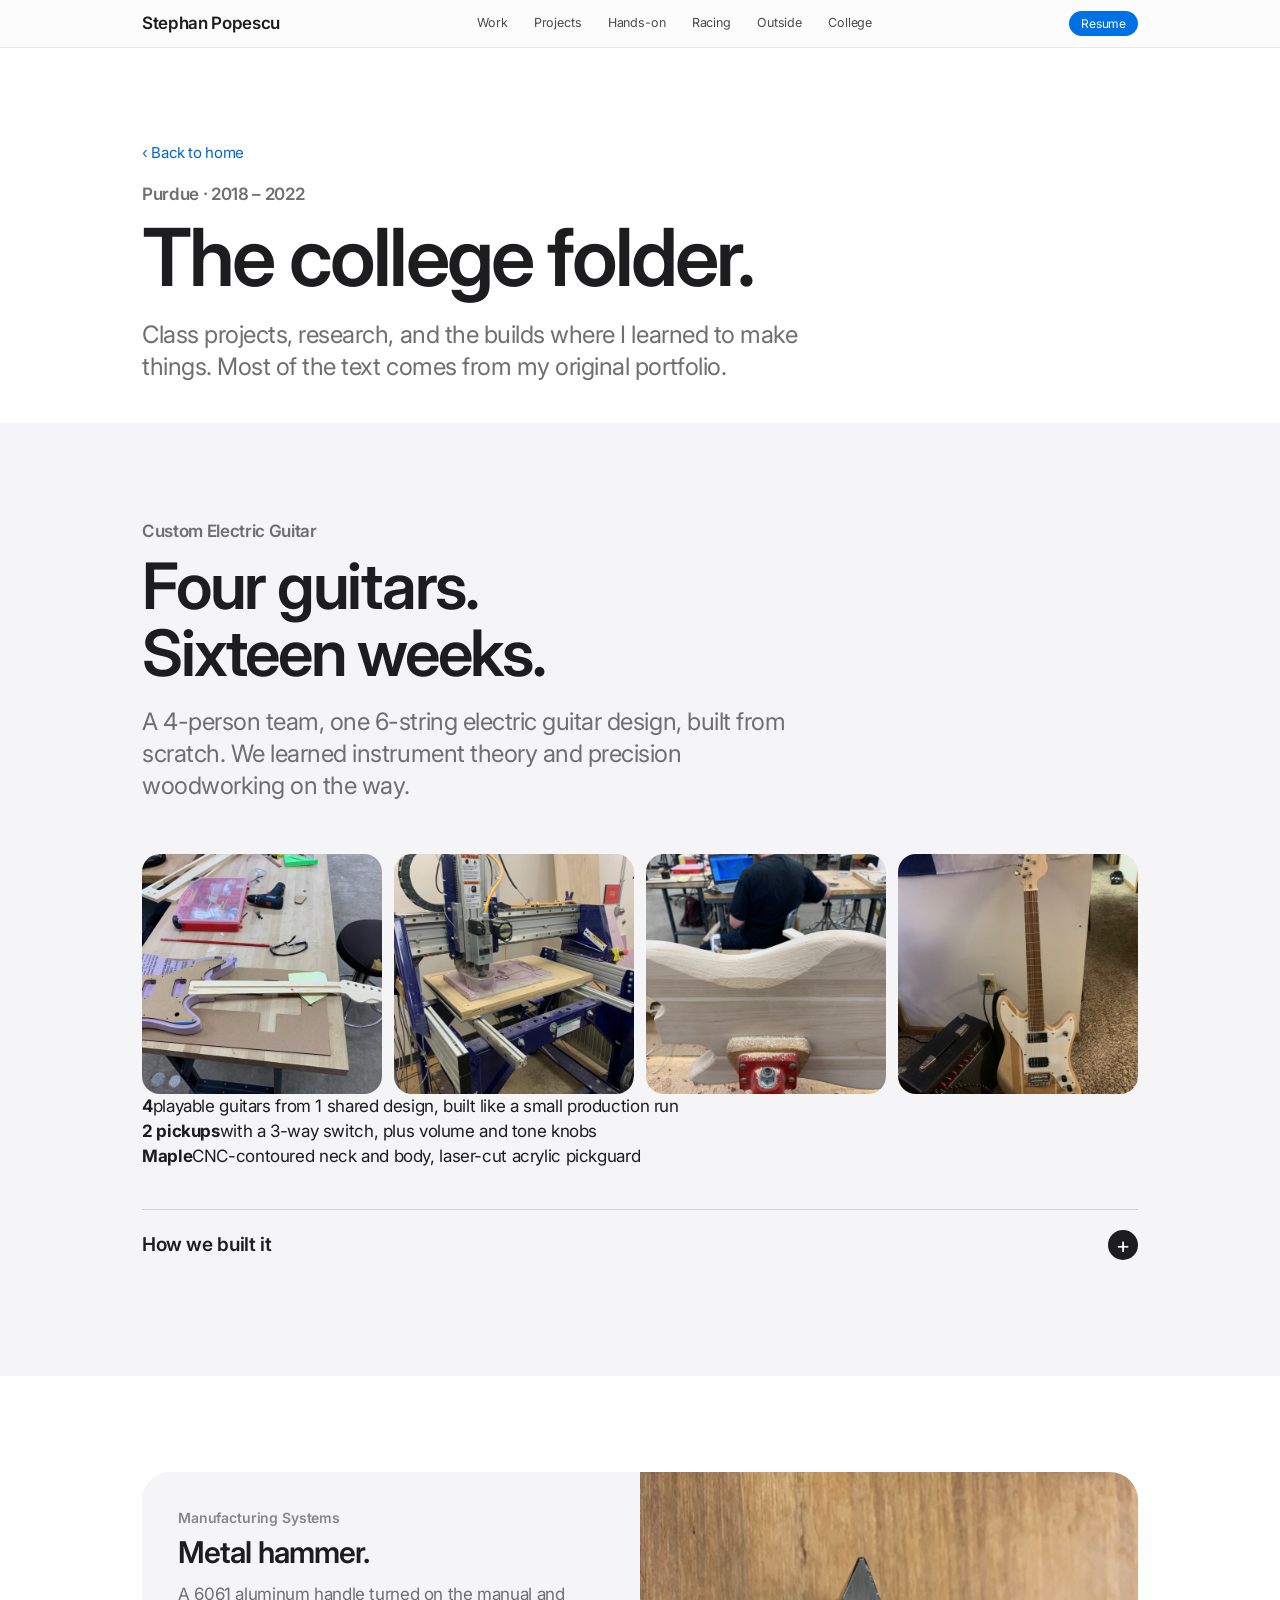
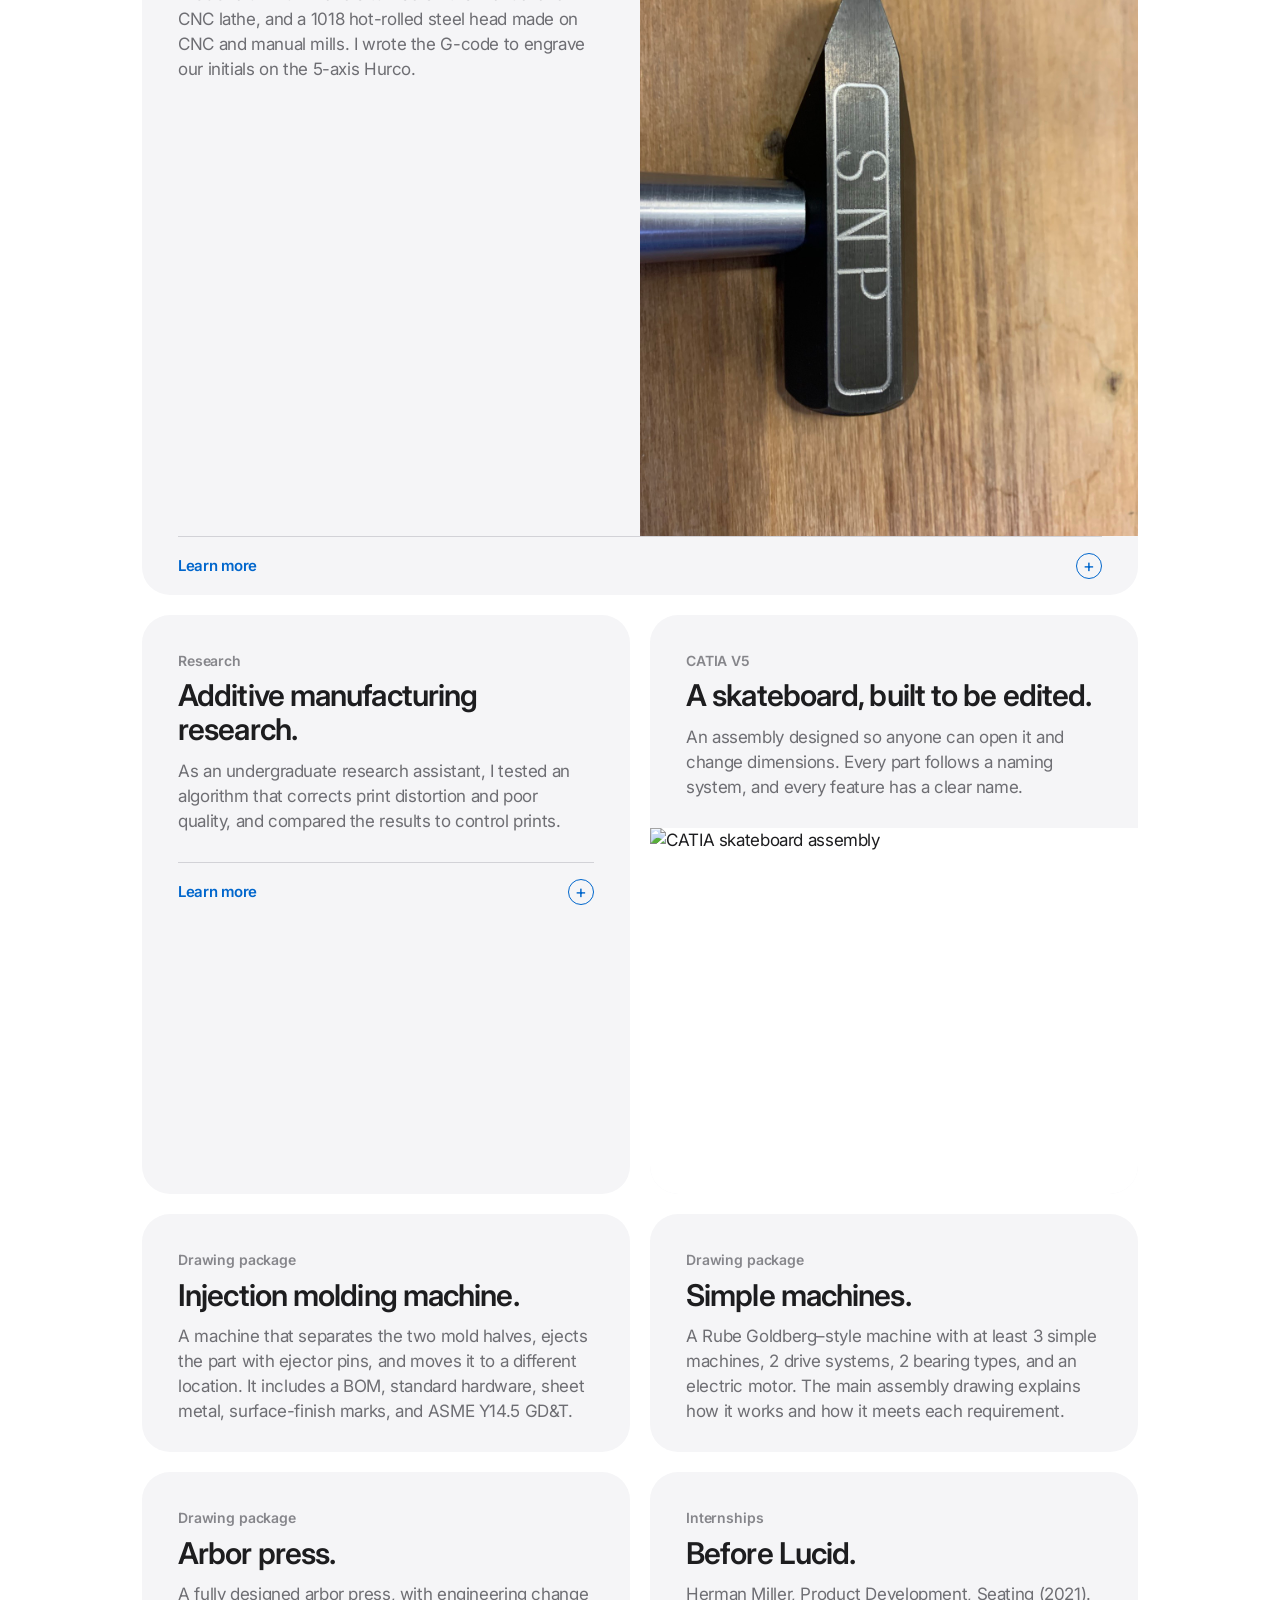
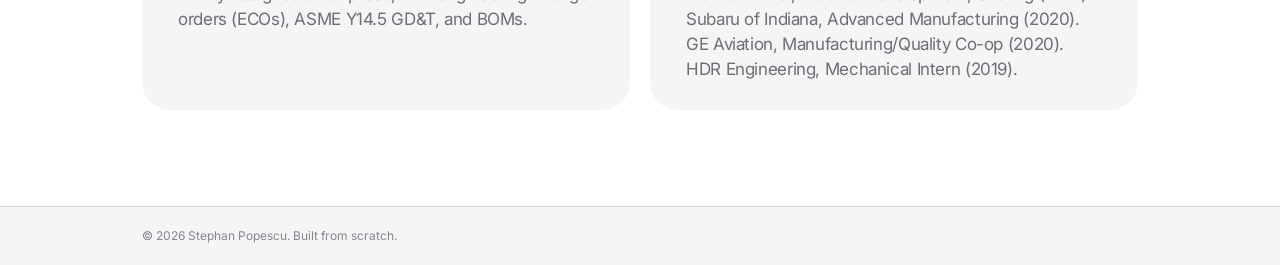
==== commit 6b16072c: "Portfolio v6: tab views, tighter copy, expandable work bullets, bottom link tiles - Hands-on and Rac" ====
--- a/college.html
+++ b/college.html
@@ -32,7 +32,7 @@
     <a class="back" href="index.html">‹ Back to home</a>
     <p class="eyebrow">Purdue · 2018 – 2022</p>
     <h1 class="headline">The college folder.</h1>
-    <p class="sub">Class projects, research, and the builds that taught me how to make things. Most of this text is from my original portfolio.</p>
+    <p class="sub">Class projects, research, and the builds where I learned to make things. Most of the text comes from my original portfolio.</p>
   </div>
 </section>
 
@@ -41,7 +41,7 @@
   <div class="wrap">
     <p class="eyebrow">Custom Electric Guitar</p>
     <h2 class="headline">Four guitars.<br>Sixteen weeks.</h2>
-    <p class="sub">In a 4-person design group, the goal was to design and build a 6-string electric guitar from scratch while learning stringed-instrument theory and best practices for precision wood manufacturing.</p>
+    <p class="sub">A 4-person team, one 6-string electric guitar design, built from scratch. We learned instrument theory and precision woodworking on the way.</p>
     <div class="quad" style="margin-top:52px">
       <img src="media/projects/guitar-templates.jpg" alt="Templates and neck blank" loading="lazy">
       <img src="media/projects/guitar-cnc.jpg" alt="CNC router cutting the body" loading="lazy">
@@ -56,7 +56,7 @@
     <details class="dive">
       <summary>How we built it</summary>
       <div class="dive-body">
-        <p>Deliverables were a Gantt chart, a per-guitar budget, and 4 playable guitars that shared 1 design, so we got real experience with a mass-manufacturing process. My role was to design and make the neck for each guitar, and I also helped design and make the body.</p>
+        <p>Deliverables: a Gantt chart, a per-guitar budget, and 4 playable guitars from 1 design, which made it a small production run. My role was to design and make the neck for each guitar, and I also helped design and make the body.</p>
         <p><b>Prototypes.</b> We cut the first parts from foam-board body blanks and pine neck blanks. In V-Carve, I programmed 2D and 3D toolpaths with surface finish in mind. Getting the toolpaths right was the slowest part, because every production part had to be identical. We laser-cut a cardboard pickguard to check fit and style.</p>
         <p><b>Bodies.</b> The CNC cut the pockets. A hand rasp shaped the body and arm cutouts, an edge router made the edge radius, and then we did many rounds of sanding and clear coat.</p>
         <p><b>Necks.</b> These were harder, because the stock had to be machined from both sides. I added 2 alignment pins so we could find zero again after flipping it. The CNC cut the back profile, truss-rod slot, headstock, and tuner holes. With a ½ in ball end mill, the cycle times were very long, so I made the stepover bigger and smoothed the neck by hand. Then we put in the frets and trimmed them.</p>
--- a/style.css
+++ b/style.css
@@ -476,3 +476,67 @@
   .job figure:hover figcaption, .reel figure:hover figcaption { opacity: 1; transform: none; pointer-events: auto; }
   .car-shot figcaption span { color: inherit !important; font-size: inherit !important; }
 }
+
+/* v6: work highlights with a tap-to-expand detail */
+.st-copy div.pts { display: grid; gap: 14px; }
+.st-copy .lead + div.pts, .st-copy p + div.pts, .st-copy .kicker + div.pts { margin-top: 16px; }
+.st-copy .pt { position: relative; padding-left: 22px; font-size: 18px; line-height: 1.5; color: var(--ink-2); }
+.st-copy .pt::before { content: ''; position: absolute; left: 2px; top: .62em; width: 7px; height: 7px; border-radius: 50%; background: var(--ink-3); }
+.st-copy .pt b { color: var(--ink); font-weight: 600; }
+.st-copy details.pt > summary { list-style: none; cursor: pointer; }
+.st-copy details.pt > summary::-webkit-details-marker { display: none; }
+.st-copy details.pt { padding-left: 30px; }
+.st-copy details.pt::before { display: none; }
+.st-copy details.pt > summary::before {
+  content: '+'; position: absolute; left: 0; top: .2em;
+  display: flex; align-items: center; justify-content: center;
+  width: 20px; height: 20px; border-radius: 50%; background: rgba(0,0,0,.07); color: var(--ink);
+  font-size: 15px; line-height: 1; font-weight: 500; transition: transform .2s ease, background .2s;
+}
+.st-copy details.pt > summary:hover::before { background: rgba(0,0,0,.14); }
+.st-copy details.pt[open] > summary::before { transform: rotate(45deg); }
+.st-copy p.pt { padding-left: 30px; }
+.st-copy p.pt::before { left: 7px; }
+.st-copy details.pt > summary:focus-visible { outline: 2px solid var(--link); outline-offset: 3px; border-radius: 6px; }
+.st-copy details.pt > p { margin-top: 8px; font-size: 16px; line-height: 1.5; color: var(--ink-2); }
+.st-copy details.pt[open] > p { animation: ptIn .25s ease; }
+@keyframes ptIn { from { opacity: 0; transform: translateY(-4px); } to { opacity: 1; transform: none; } }
+@media (prefers-reduced-motion: reduce) { .st-copy details.pt[open] > p { animation: none; } .st-copy details.pt > summary::before { transition: none; } }
+
+/* v6: Hands-on, Racing, Outside open as their own tab views; the main page ends after Projects */
+.tabview { display: none; }
+body[data-view] main > section:not(.tabview) { display: none; }
+body[data-view="hands"] #hands, body[data-view="per"] #per { display: block; min-height: calc(100vh - 60px); padding-top: clamp(96px, 10vw, 128px); }
+
+/* v6: phones keep the nav, because three chapters now live only behind it */
+@media (max-width: 640px) {
+  .gnav-in { gap: 8px; padding: 0 14px; }
+  .gnav-home span { display: none; }
+  .gnav-home { margin-left: -6px; padding: 7px; }
+  .gnav nav { display: flex; flex: 1; min-width: 0; gap: 16px; overflow-x: auto; scrollbar-width: none;
+    -webkit-mask-image: linear-gradient(90deg, #000 88%, transparent); mask-image: linear-gradient(90deg, #000 88%, transparent); }
+  .gnav nav::-webkit-scrollbar { display: none; }
+  .gnav nav a { font-size: 13px; white-space: nowrap; padding: 13px 0; }
+  .gnav nav a:last-child { padding-right: 14px; }
+  .gnav-slot { width: 52px; }
+}
+
+/* v6: three square links at the bottom of the main page */
+.more-grid { display: grid; grid-template-columns: repeat(3, 1fr); gap: 16px; }
+.more-tile { position: relative; display: block; aspect-ratio: 1; border-radius: var(--r-lg); overflow: hidden; background: #ddd; color: #fff; isolation: isolate; }
+.more-tile:hover { text-decoration: none; }
+.more-tile img, .more-tile video { position: absolute; inset: 0; transition: transform .5s ease; }
+.more-tile video { object-position: 25% 70%; }
+.more-tile::after { content: ''; position: absolute; inset: 0; z-index: 1; background: linear-gradient(to top, rgba(0,0,0,.62) 0%, rgba(0,0,0,.18) 42%, transparent 62%); transition: background .3s ease; }
+.more-cap { position: absolute; left: 0; right: 0; bottom: 0; z-index: 2; padding: 20px 22px; }
+.more-cap h3 { font-size: 24px; font-weight: 600; letter-spacing: -.02em; line-height: 1.15; }
+.more-cap h3::after { content: ' ›'; }
+.more-cap p { font-size: 15px; line-height: 1.4; color: rgba(255,255,255,.9); max-height: 0; opacity: 0; overflow: hidden; transition: max-height .35s ease, opacity .3s ease, margin .3s ease; }
+.more-tile:hover p, .more-tile:focus-visible p { max-height: 6em; opacity: 1; margin-top: 6px; }
+.more-tile:hover::after, .more-tile:focus-visible::after { background: linear-gradient(to top, rgba(0,0,0,.75) 0%, rgba(0,0,0,.35) 55%, rgba(0,0,0,.1) 100%); }
+.more-tile:hover img, .more-tile:hover video { transform: scale(1.04); }
+.more-tile:focus-visible { outline: 3px solid var(--link); outline-offset: 3px; }
+@media (hover: none) { .more-cap p { max-height: none; opacity: 1; margin-top: 6px; } }
+@media (max-width: 760px) { .more-grid { grid-template-columns: 1fr; } .more-tile { aspect-ratio: 4 / 3; } }
+@media (prefers-reduced-motion: reduce) { .more-tile img, .more-tile video, .more-cap p { transition: none; } .more-tile:hover img, .more-tile:hover video { transform: none; } }
+body.editing .more-cap p { max-height: none; opacity: 1; margin-top: 6px; }
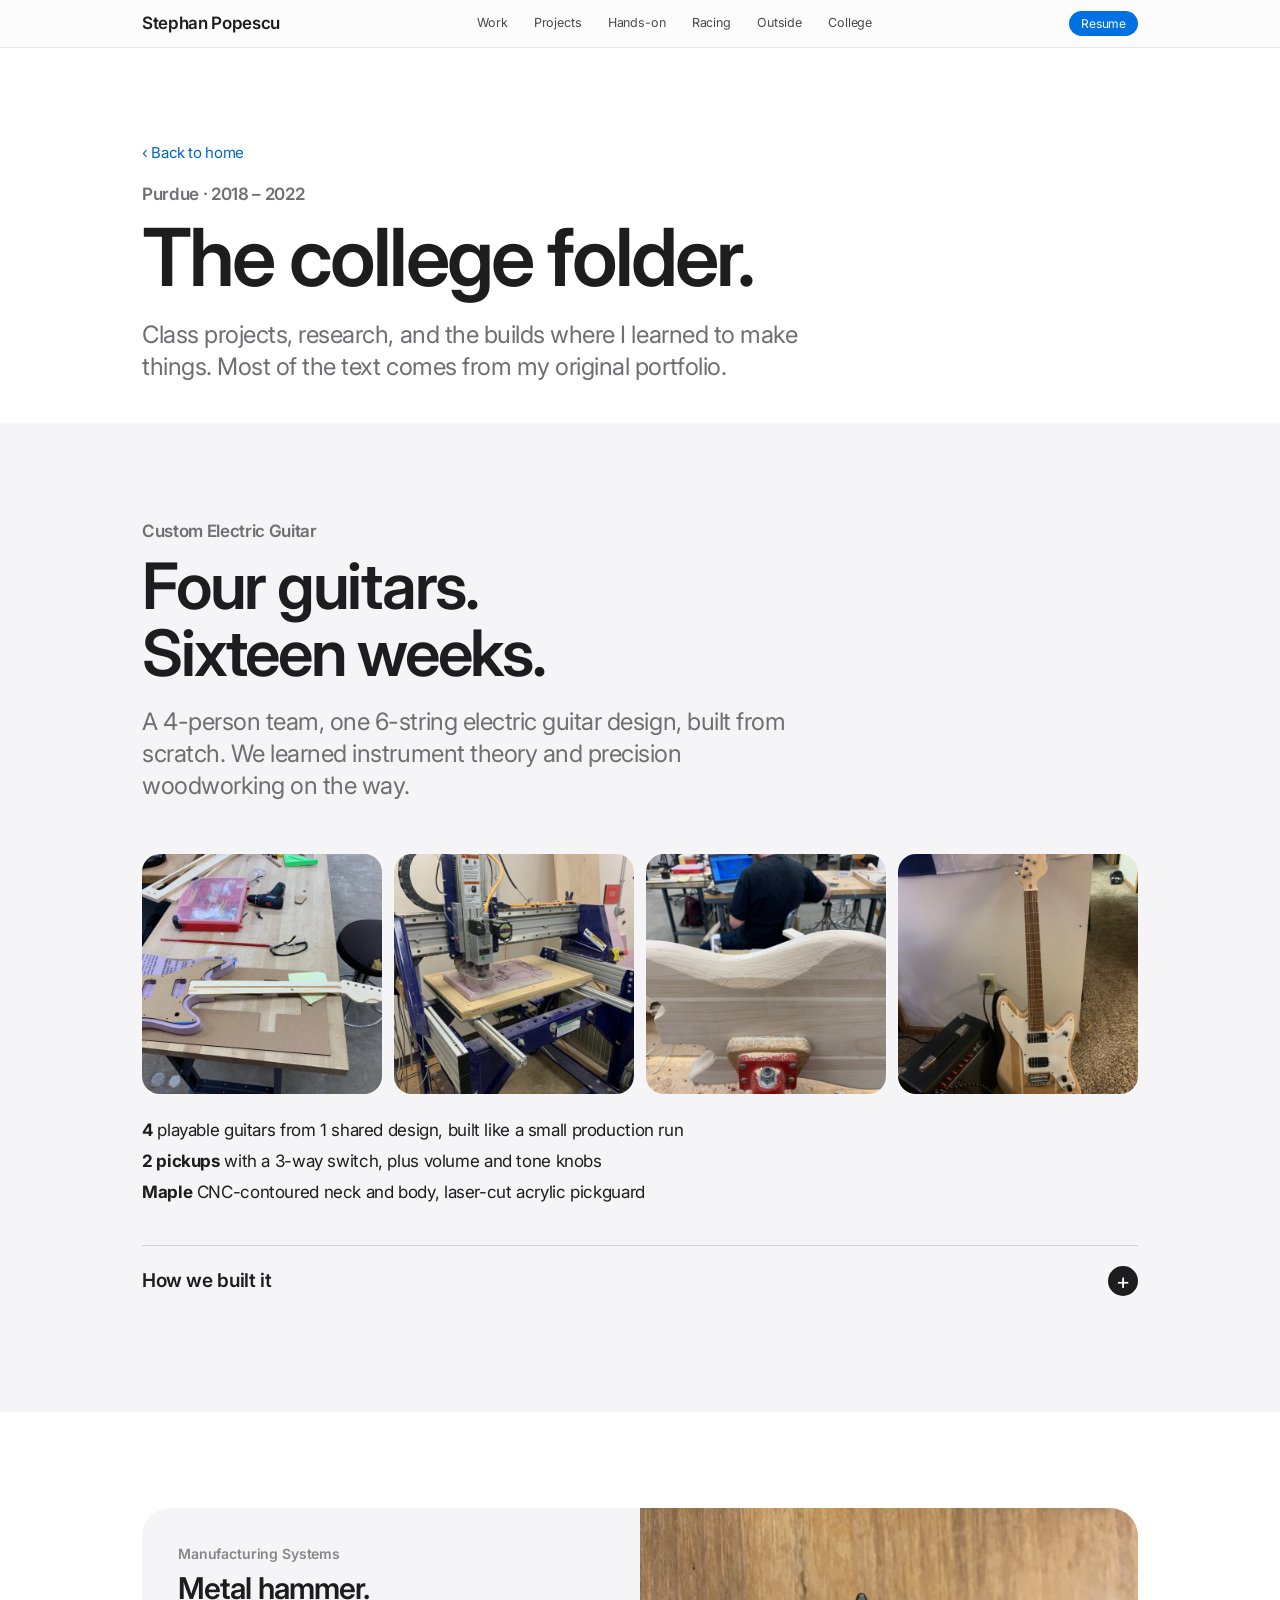
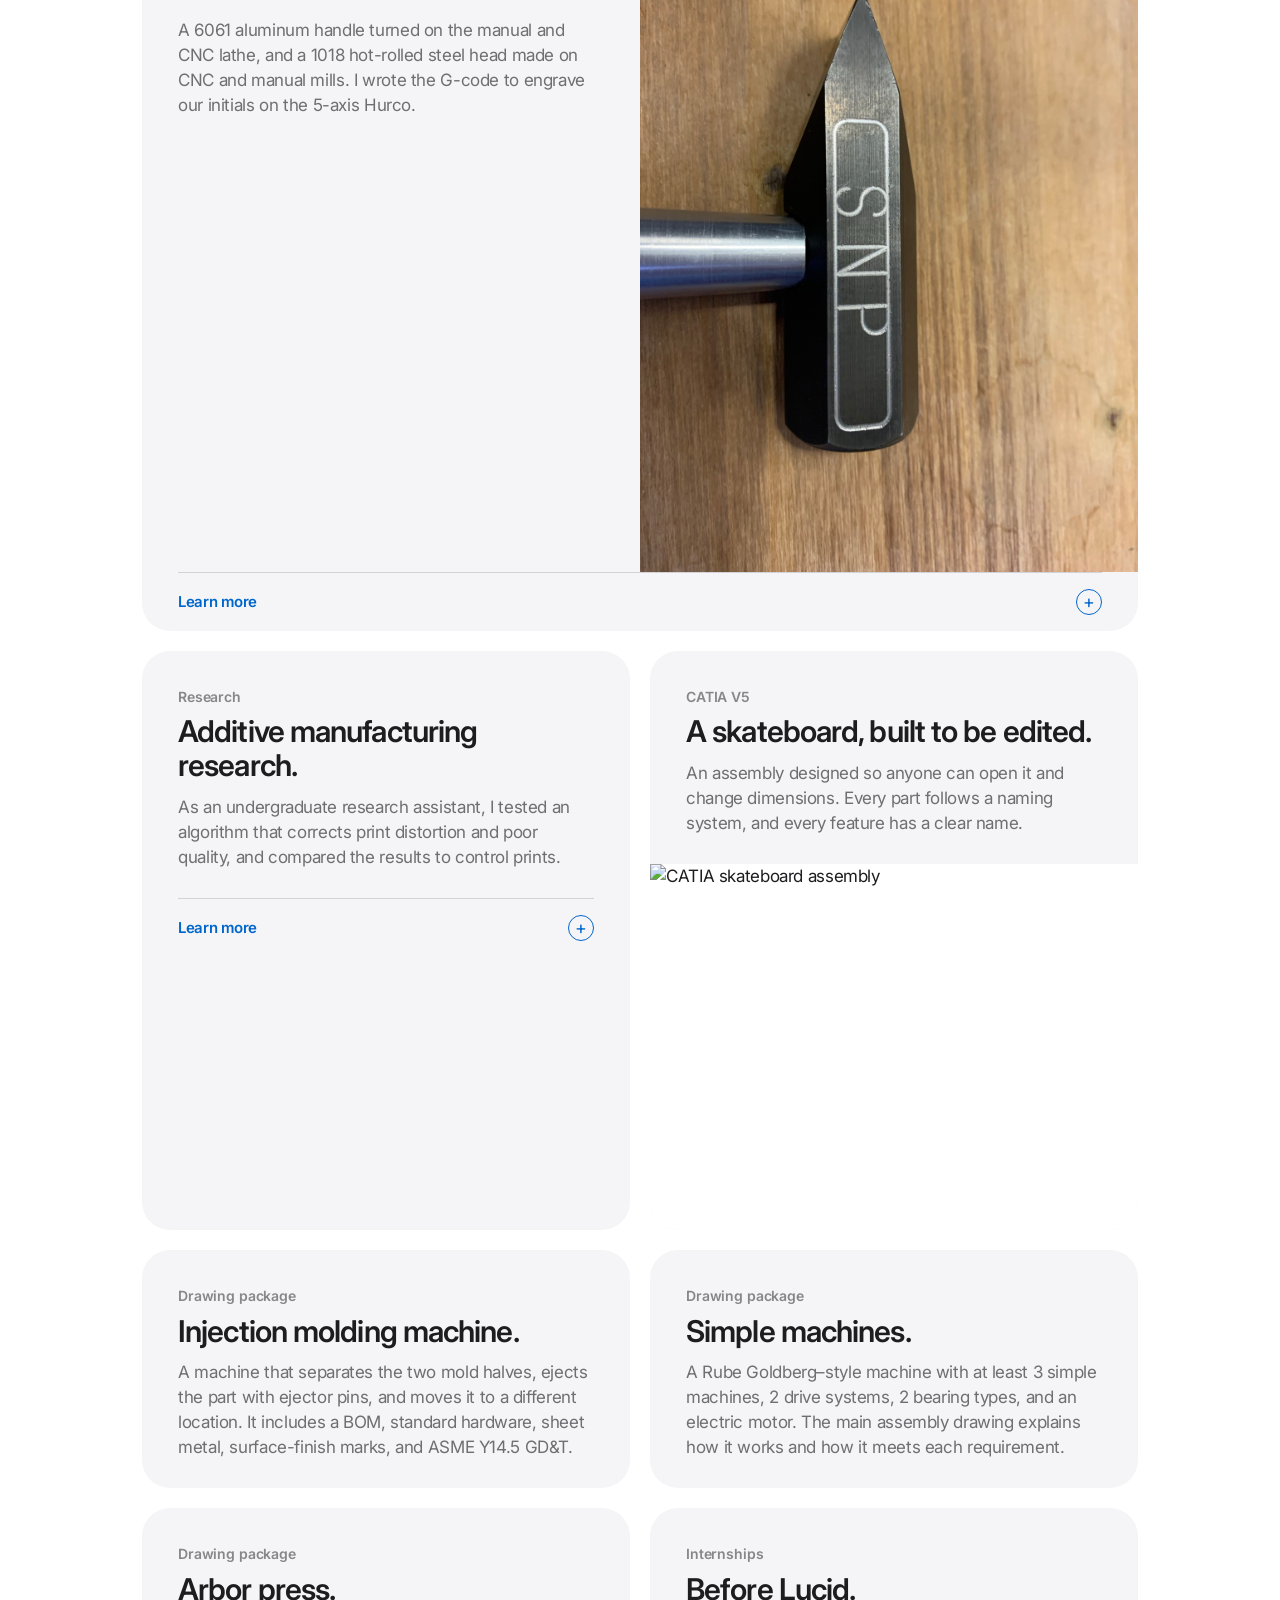
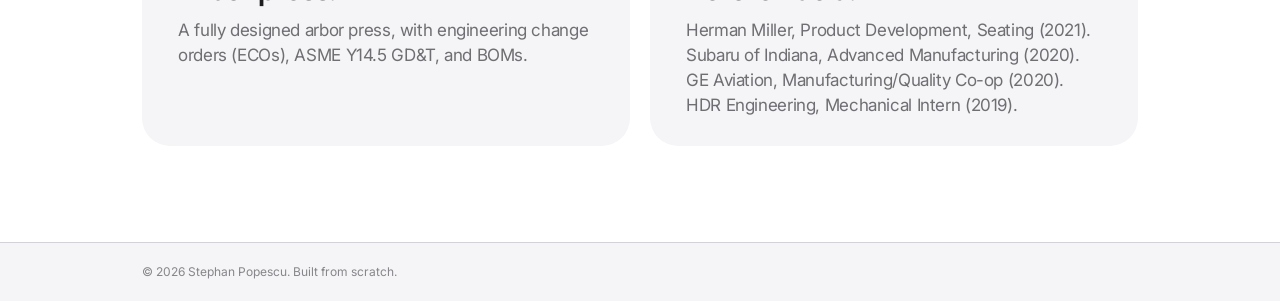
==== commit 9381eb33: "Plain bullets where details were removed; spacing in college spec lines Co-Authored-By: Claude Opus " ====
--- a/college.html
+++ b/college.html
@@ -49,9 +49,9 @@
       <img src="media/projects/guitar-done.jpg" alt="Finished guitar" loading="lazy">
     </div>
     <div class="specs">
-      <div><b>4</b><span>playable guitars from 1 shared design, built like a small production run</span></div>
-      <div><b>2 pickups</b><span>with a 3-way switch, plus volume and tone knobs</span></div>
-      <div><b>Maple</b><span>CNC-contoured neck and body, laser-cut acrylic pickguard</span></div>
+      <div><b>4</b> <span>playable guitars from 1 shared design, built like a small production run</span></div>
+      <div><b>2 pickups</b> <span>with a 3-way switch, plus volume and tone knobs</span></div>
+      <div><b>Maple</b> <span>CNC-contoured neck and body, laser-cut acrylic pickguard</span></div>
     </div>
     <details class="dive">
       <summary>How we built it</summary>
--- a/style.css
+++ b/style.css
@@ -540,3 +540,6 @@
 @media (max-width: 760px) { .more-grid { grid-template-columns: 1fr; } .more-tile { aspect-ratio: 4 / 3; } }
 @media (prefers-reduced-motion: reduce) { .more-tile img, .more-tile video, .more-cap p { transition: none; } .more-tile:hover img, .more-tile:hover video { transform: none; } }
 body.editing .more-cap p { max-height: none; opacity: 1; margin-top: 6px; }
+
+/* college guitar spec lines */
+.specs { display: grid; gap: 6px; margin-top: 24px; }
